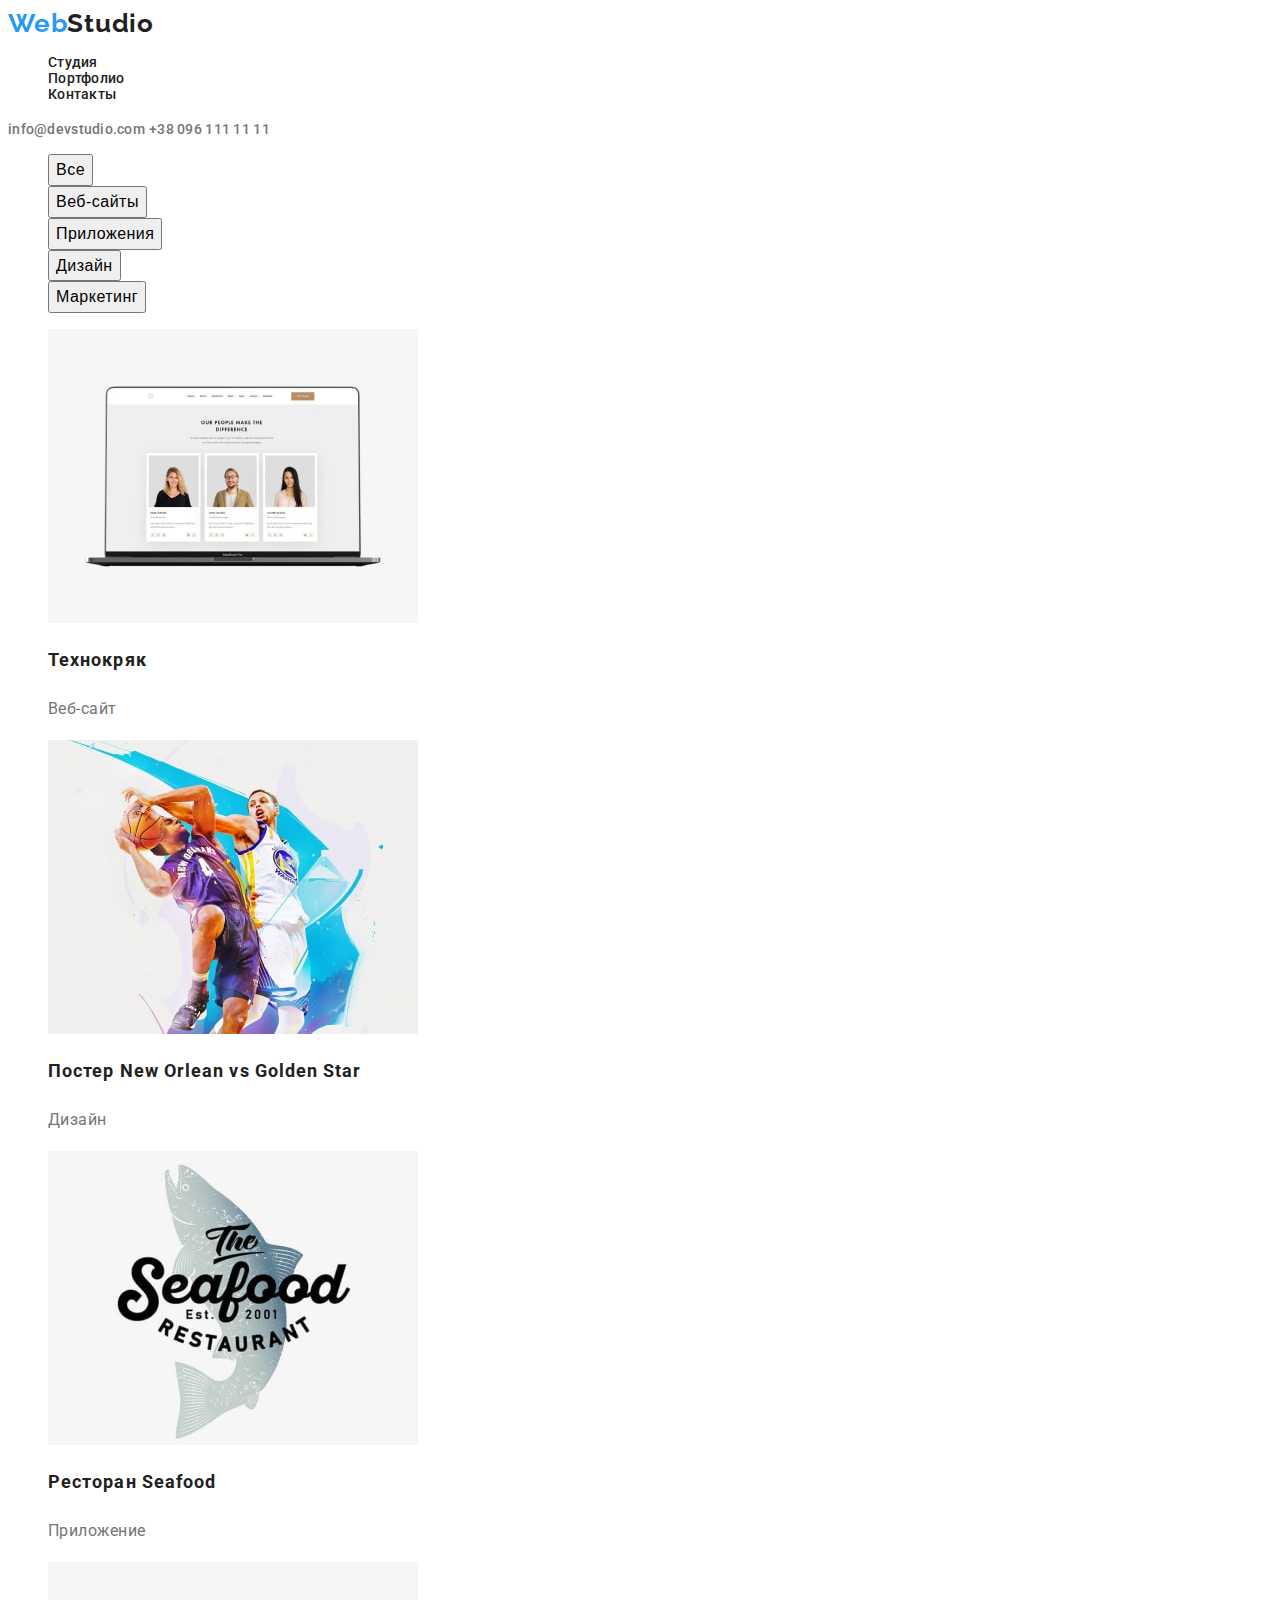
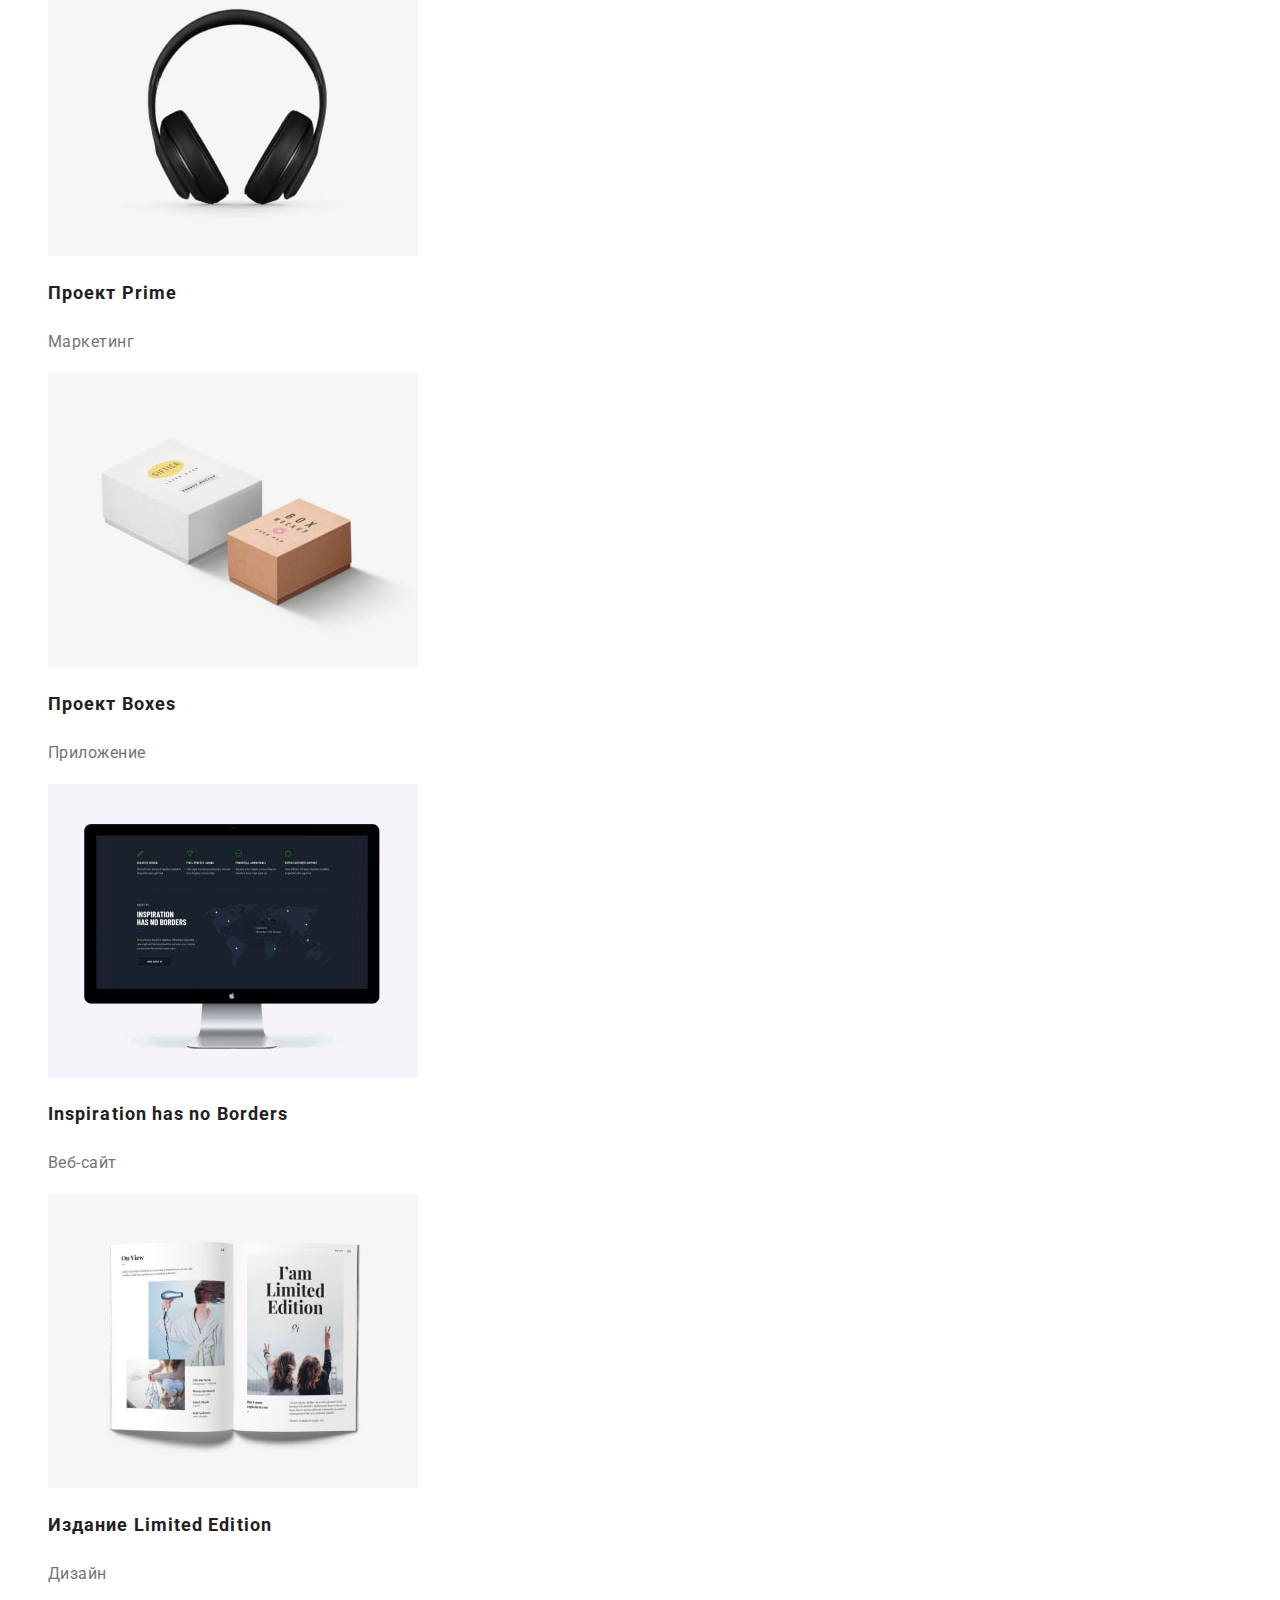
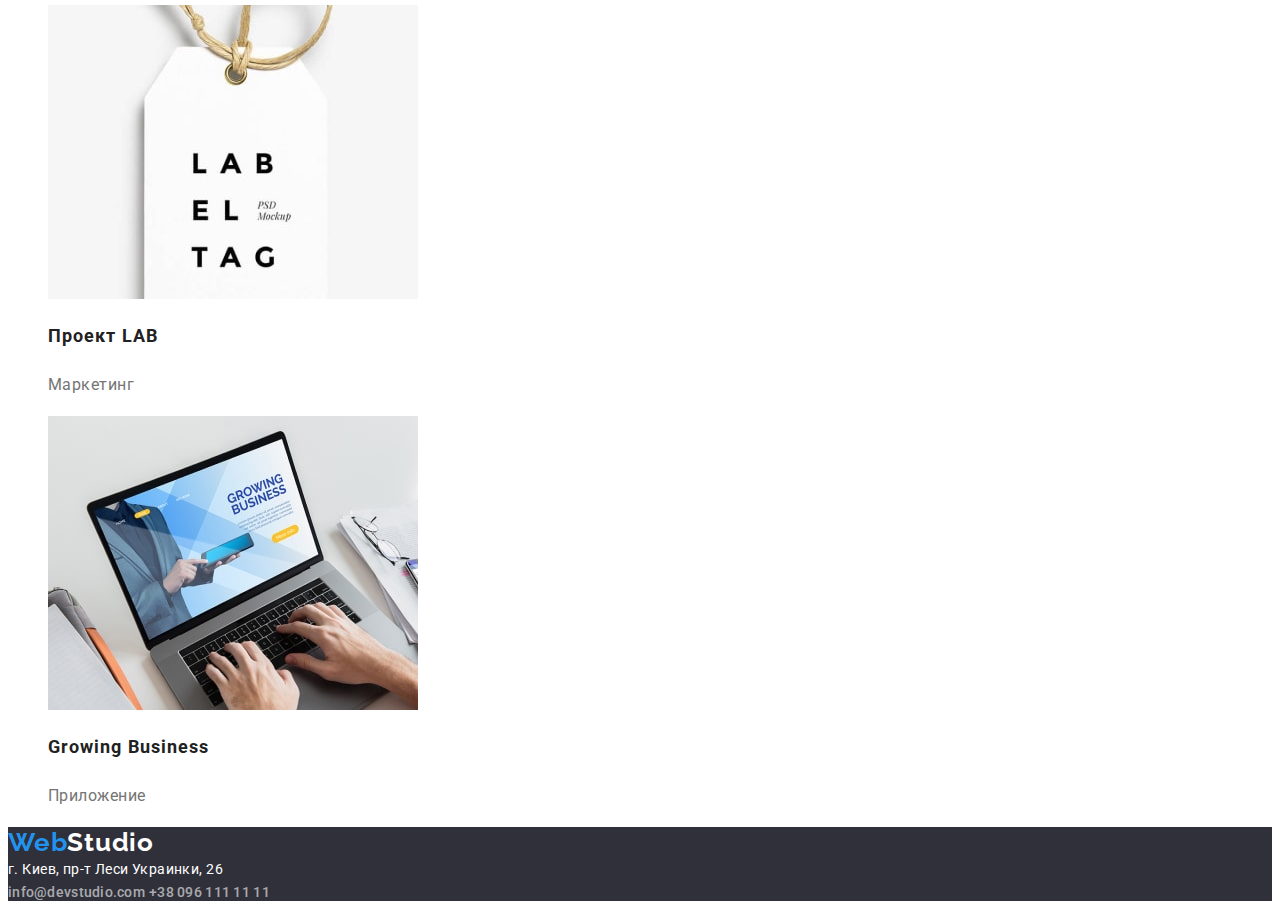
==== portfolio.html @ b6e4cb20 "copy files from HW02" ====
<!DOCTYPE html>
<html lang="ru">
<head>
    <link rel="stylesheet" href="https://cdnjs.cloudflare.com/ajax/libs/modern-normalize/1.1.0/modern-normalize.min.css" integrity="sha512-wpPYUAdjBVSE4KJnH1VR1HeZfpl1ub8YT/NKx4PuQ5NmX2tKuGu6U/JRp5y+Y8XG2tV+wKQpNHVUX03MfMFn9Q==" crossorigin="anonymous" referrerpolicy="no-referrer" />
    <meta charset="UTF-8">
    <meta http-equiv="X-UA-Compatible" content="IE=edge">
    <meta name="viewport" content="width=device-width, initial-scale=1.0">
    <link rel="preconnect" href="https://fonts.googleapis.com">
    <link rel="preconnect" href="https://fonts.gstatic.com" crossorigin>
    <link href="https://fonts.googleapis.com/css2?family=Raleway:ital,wght@0,700;1,700&family=Roboto:ital,wght@0,400;0,500;0,700;0,900;1,400;1,500;1,700;1,900&display=swap" rel="stylesheet">
    <link rel="stylesheet" href="./css/styles.css">
    <title>Portfolio</title>
</head>
<body>
    

    <!-- HEADER -->
    <header class="header">
        <nav class="header-nav">
        <a href="/" lang="en" class="logo"><span class="span-logo">Web</span>Studio</a>
        <ul class="header-list list">
            <li class="header-item"><a class="header-link link" href="">Студия</a></li>
            <li class="header-item"><a class="header-link link" href="./portfolio.html">Портфолио</a></li>
            <li class="header-item"><a class="header-link link" href="">Контакты</a></li>
        </ul>
        </nav>
        <div class="header-div">
            <a class="header-mail link" href="mailto:info@devstudio.com">info@devstudio.com</a>
            <a class="header-tel link" href="tel:+380961111111">+38 096 111 11 11</a>
        </div>
    </header>

    <!-- MAIN -->
    <main class="portfolio-main">
<section>
<h1 hidden>Portfolio</h1>
<ul class="portfolio-buttons-list list">
    <li>
        <button class="portfolio-button-item btn" type="button">Все</button>
    </li>
    <li>
        <button class="portfolio-button-item btn" type="button">Веб-сайты</button>
    </li>
    <li>
        <button class="portfolio-button-item btn" type="button">Приложения</button>
    </li>
    <li>
        <button class="portfolio-button-item btn" type="button">Дизайн</button>
    </li>
    <li>
        <button class="portfolio-button-item btn" type="button">Маркетинг</button>
    </li>
</ul>

    <ul class="portfolio-list list">
        <li class="portfolio-list-item">
            <a class="portfolio-link link" href=" "> 
                <img src="./images/portfolio-images/img-1-min.jpg" alt="ноутбук">
            <h2 class="portfolio-heading">Технокряк</h2>
            <p class="portfolio-text">Веб-сайт</p>
        </a>  
        </li>
        <li class="portfolio-list-item">
            <a class="portfolio-link link" href=""> 
            <img src="./images/portfolio-images/img-2-min.jpg" alt="баскетболисты">
            <h2 class="portfolio-heading">Постер <span lang="en">New Orlean vs Golden Star</span></h2>
            <p class="portfolio-text">Дизайн</p>
        </a>  
        </li>
        <li class="portfolio-list-item">
            <a class="portfolio-link link" href=""> 
            <img src="./images/portfolio-images/img-3-min.jpg" alt="эмблема ресторана">
            <h2 class="portfolio-heading">Ресторан <span lang="en">Seafood</span></h2>
            <p class="portfolio-text">Приложение</p>
        </a>  
        </li>
        <li class="portfolio-list-item">
            <a class="portfolio-link link" href=""> 
            <img src="./images/portfolio-images/img-4-min.jpg" alt="наушники">
            <h2 class="portfolio-heading">Проект <span lang="en">Prime</span></h2>
            <p class="portfolio-text">Маркетинг</p>
        </a>  
        </li>
        <li class="portfolio-list-item">
            <a class="portfolio-link link" href=""> 
            <img src="./images/portfolio-images/img-5-min.jpg" alt="мдве коробки">
            <h2 class="portfolio-heading">Проект <span lang="en">Boxes</span></h2>
            <p class="portfolio-text">Приложение</p>  
        </a>
        </li>
        <li class="portfolio-list-item">
            <a class="portfolio-link link" href=""> 
            <img src="./images/portfolio-images/img-6-min.jpg" alt="монитор компьютера">
            <h2 class="portfolio-heading" lang="en">Inspiration has no Borders</h2>
            <p class="portfolio-text">Веб-сайт</p>
        </a>  
        </li>
        <li class="portfolio-list-item list">
            <a class="portfolio-link link" href=""> 
            <img src="./images/portfolio-images/img-7-min.jpg" alt="журнал">
            <h2 class="portfolio-heading">Издание <span lang="en">Limited Edition</span></h2>
            <p class="portfolio-text">Дизайн</p>  
        </a>
        </li>
        <li class="portfolio-list-item">
            <a class="portfolio-link link" href=""> 
            <img src="./images/portfolio-images/img-8-min.jpg" alt="лейба">
            <h2 class="portfolio-heading">Проект <span lang="en">LAB</span></h2>
            <p class="portfolio-text">Маркетинг</p>
        </a>  
        </li>
        <li class="portfolio-list-item">
            <a class="portfolio-link link" href=""> 
            <img src="./images/portfolio-images/img-9-min.jpg" alt="ноутбук с руками на клавиатуре">
            <h2 class="portfolio-heading" lang="en">Growing Business</h2>
            <p class="portfolio-text">Приложение</p>
        </a>  
        </li>
    </ul>
</section>
    </main>


    <!-- FOOTER -->
    <footer class="footer">
        <a href="/" lang="en" class="footer-logo logo"><span class="span-logo">Web</span>Studio</a>
        <address class="footer-address">г. Киев, пр-т Леси Украинки, 26</address>
        <div class="footer-div">
            <a class="footer-mail link" href="mailto:info@devstudio.com">info@devstudio.com</a>
            <a class="footer-tel link" href="tel:+380961111111">+38 096 111 11 11</a>
        </div>
    </footer>

</body>
</html>
---- css/styles.css ----
/* --------------var--------------- */
:root {
  --primary-text-color: #212121;
  --secondary-text-color: #757575;
  --accent-color: #2196F3fb;
  --primary-white-color: #ffffff;
}

body {
  font-family: 'Roboto', sans-serif;
  color: var(--primary-text-color);
}

.logo {
  font-family: Raleway;
  font-weight: 700;
  font-size: 26px;
  line-height: 1.19;
  text-decoration: none;
  letter-spacing: 0.03em;
  color: var(--primary-text-color);
}

.span-logo {
  color: var(--accent-color);
}

.list {
  list-style-type: none;
}

.link {
  text-decoration: none;
  color: var(--primary-text-color);
}

.link:hover, 
.link:focus {
  color: var(--accent-color);
}

.btn:hover, 
.btn:focus {
  background-color: var(--accent-color);
  color: var(--primary-white-color);
}

.btn {
  cursor: pointer;
}

.heading {
  text-align: center;
}

/* ----------------index.html---------------------- */

/* ---------------header------------------------- */
.header {
  background-color: var(--primary-white-color)
}

.header-item {
  font-weight: 500;
  font-size: 14px;
  line-height: 1.14;
  letter-spacing: 0.02em;

}

.header-mail, 
.header-tel {
  color: var(--secondary-text-color);
  font-weight: 500;
  font-size: 14px;
  line-height: 1.14;
  letter-spacing: 0.02em;
}

.hero {
  background-color: #2F303A;
}

.hero-heading {
  font-family: Roboto;
  font-weight: 900;
  font-size: 44px;
  line-height: 1.36;
  text-align: center;
  letter-spacing: 0.06em;
  text-transform: uppercase;
  color: var(--primary-white-color);
}

.hero-btn {
  font-weight: 700;
  font-size: 16px;
  line-height: 1.87;
  letter-spacing: 0.06em;
  background-color: var(--accent-color);
  color: var(--primary-white-color);
}

/* ------------------main--------------------- */
.first-section-heading {
  font-weight: 700;
  font-size: 14px;
  line-height: 1.14;
  letter-spacing: 0.03em;
  text-transform: uppercase;
}  

.first-section-paragraph {
  font-size: 14px;
  line-height: 1.71;
  letter-spacing: 0.03em;
  color: var(--secondary-text-color);
}


.second-section-heading {
  font-weight: 700;
  font-size: 36px;
  line-height: 1.17;
  letter-spacing: 0.03em;
}

.team-heading {
  font-weight: 700;
  font-size: 36px;
  line-height: 1.17;
  letter-spacing: 0.03em;
}

.team-item-heading {
  font-weight: 500;
  font-size: 16px;
  line-height: 1.19;
  letter-spacing: 0.03em;
}

.team-item-paragraph {
  font-size: 16px;
  line-height: 1.19;
  letter-spacing: 0.03em;
  color: var(--secondary-text-color);
}

/* -------------------footer-------------------------- */

.footer {
  background-color: #2F303A;
}

.footer-logo {
  color: var(--primary-white-color);
}

.footer-address {
  color: var(--primary-white-color);
  font-style: normal;
  font-size: 14px;
  line-height: 1.71;
  letter-spacing: 0.03em;
}

.footer-mail,
.footer-tel {
  color: rgba(255, 255, 255, 0.6);
  font-weight: 500;
  font-size: 14px;
  line-height: 1.14;
  letter-spacing: 0.02em;
}


/* ---------------------portfolio.html-------------------- */

.portfolio-button-item {
  font-weight: 500;
  font-size: 16px;
  line-height: 1.62;
  letter-spacing: 0.03em;
}

.portfolio-text {
  font-size: 16px;
  line-height: 1.87;
  letter-spacing: 0.03em;
  color: var(--secondary-text-color)
}

.portfolio-heading {
  font-weight: 700;
  font-size: 18px;
  line-height: 2;
  letter-spacing: 0.06em;
}
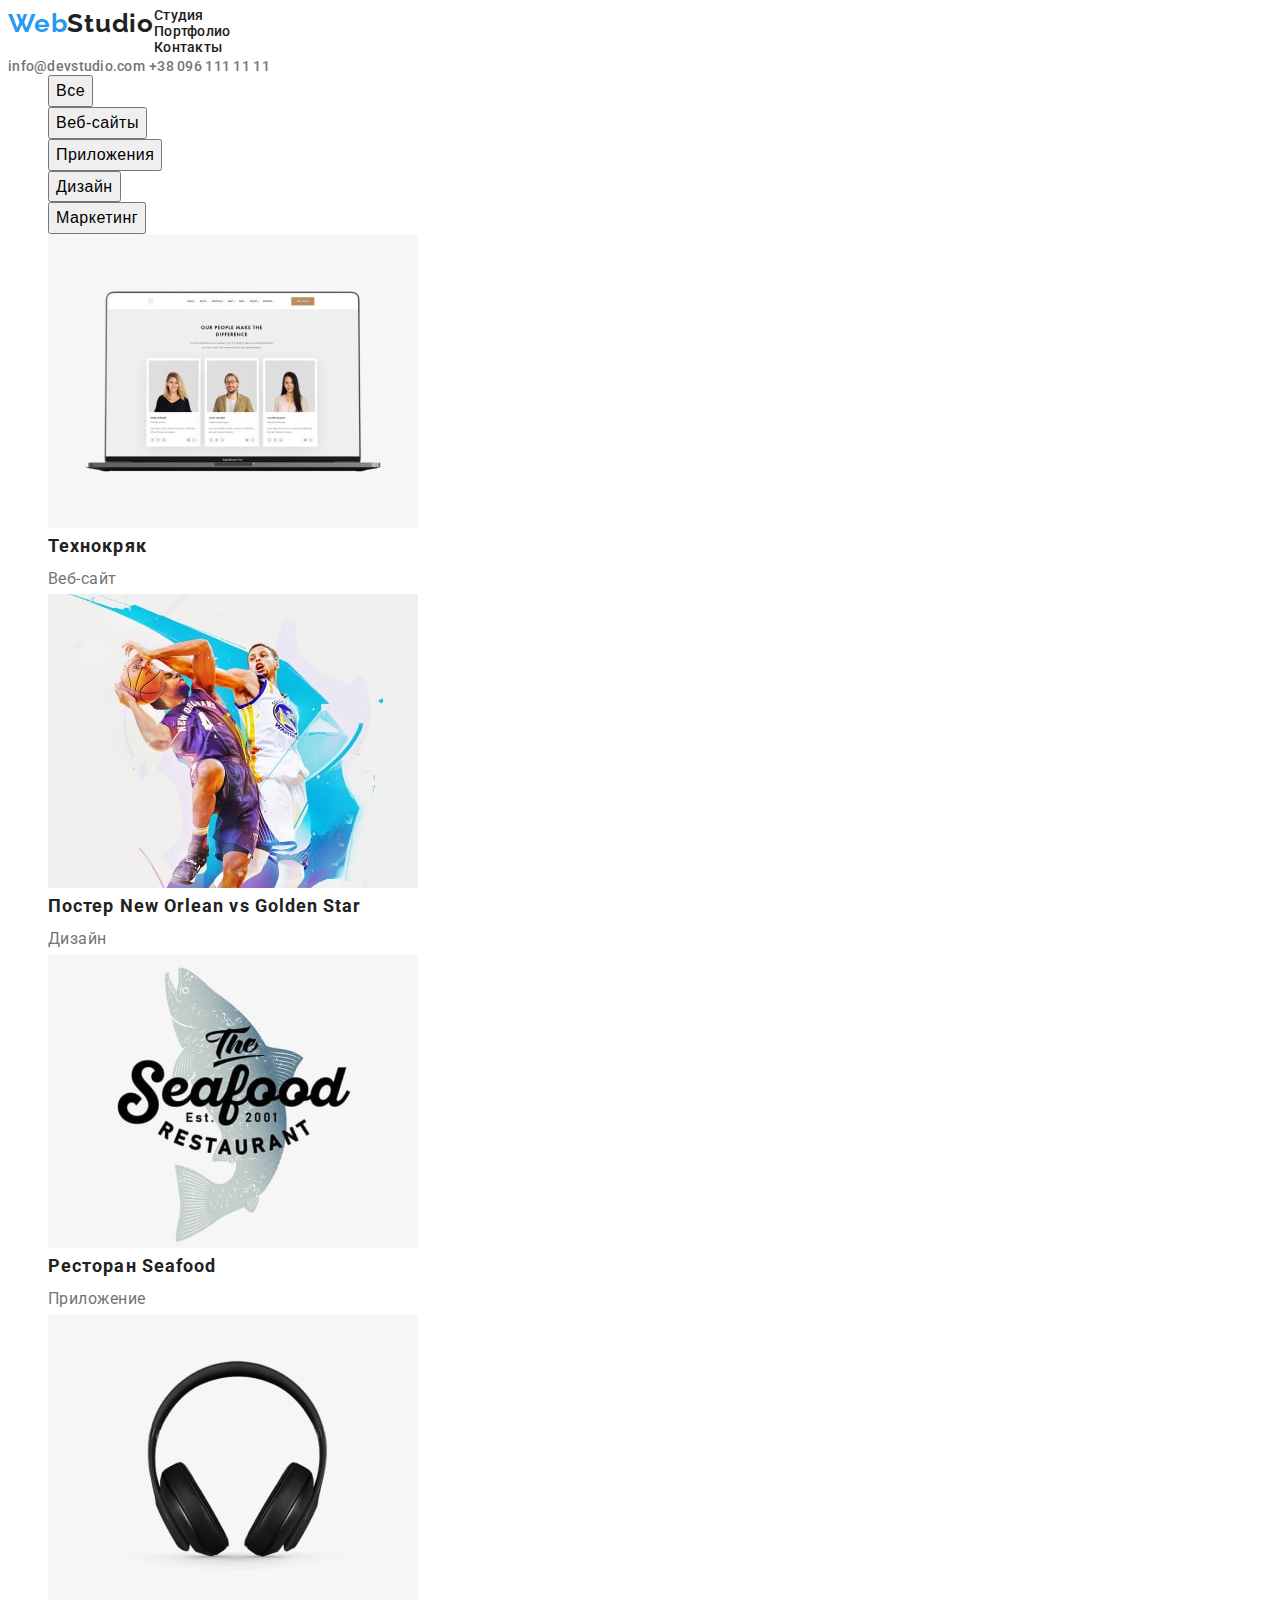
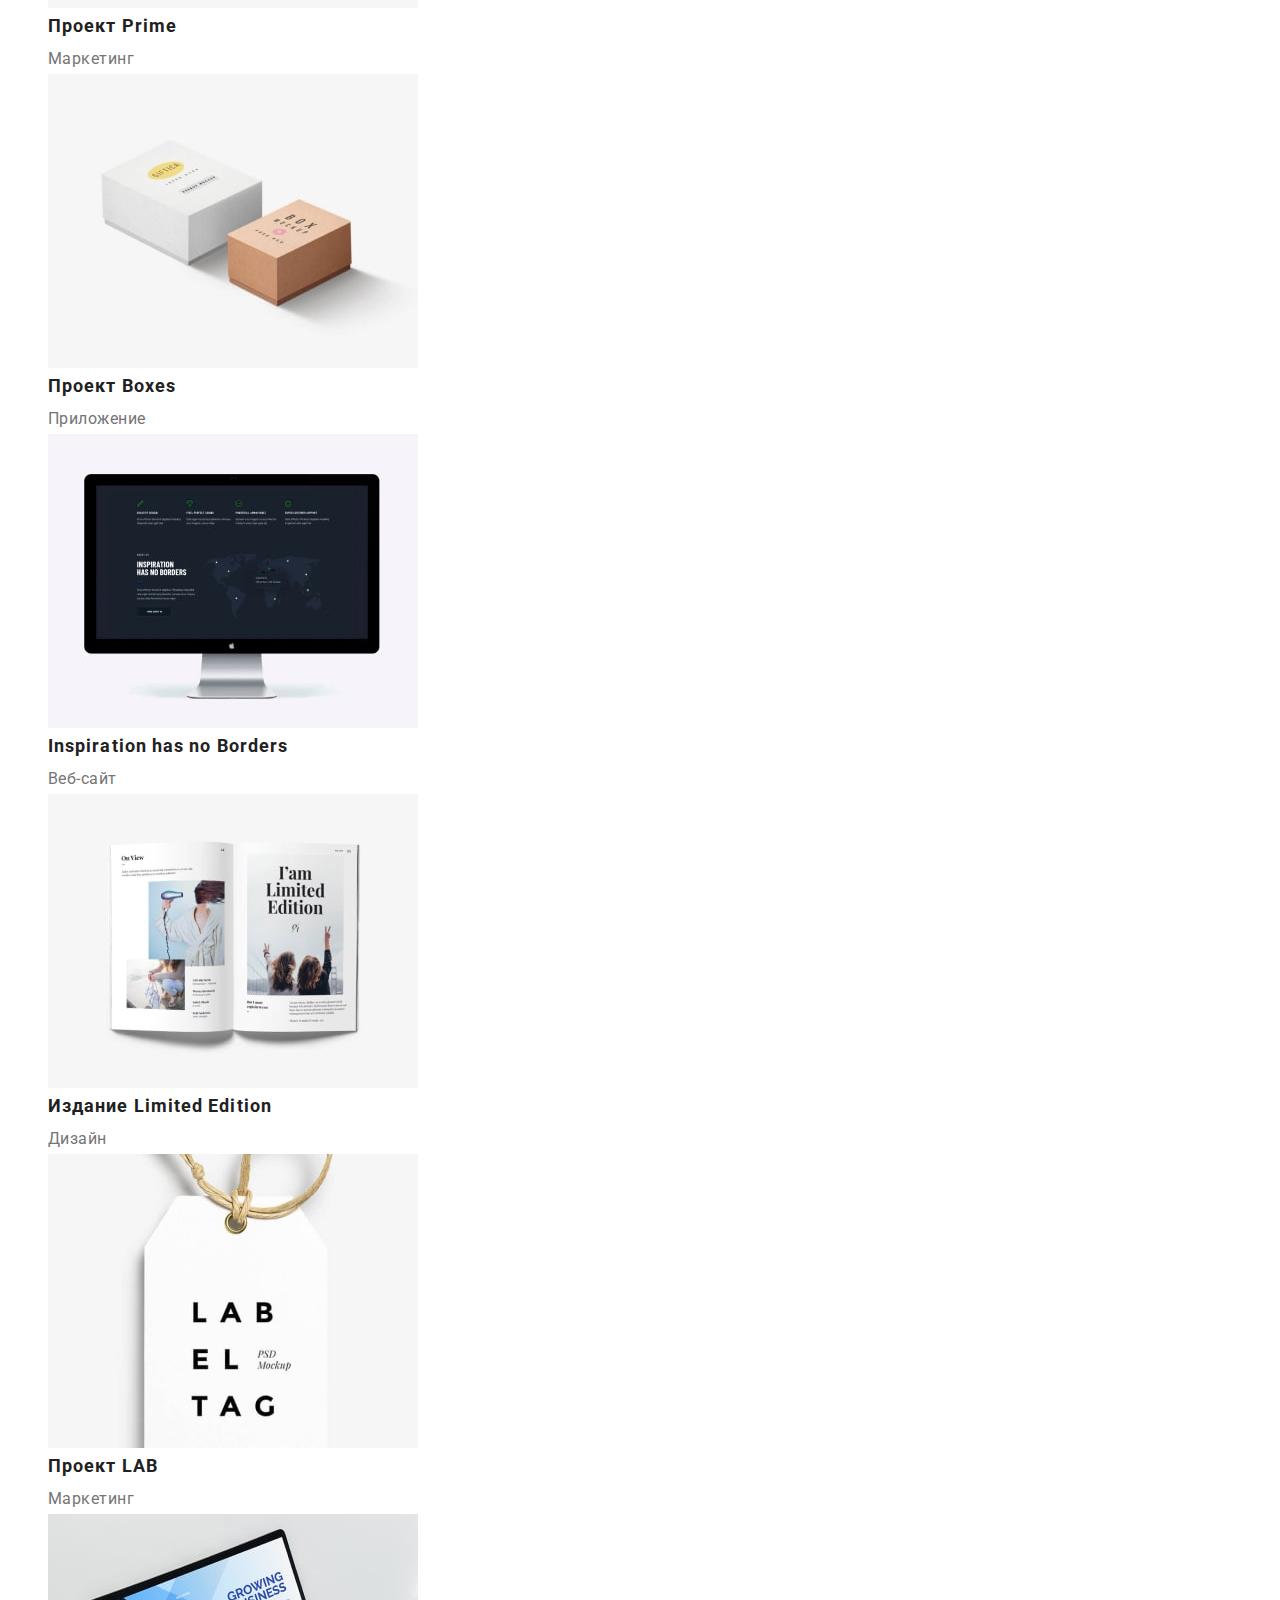
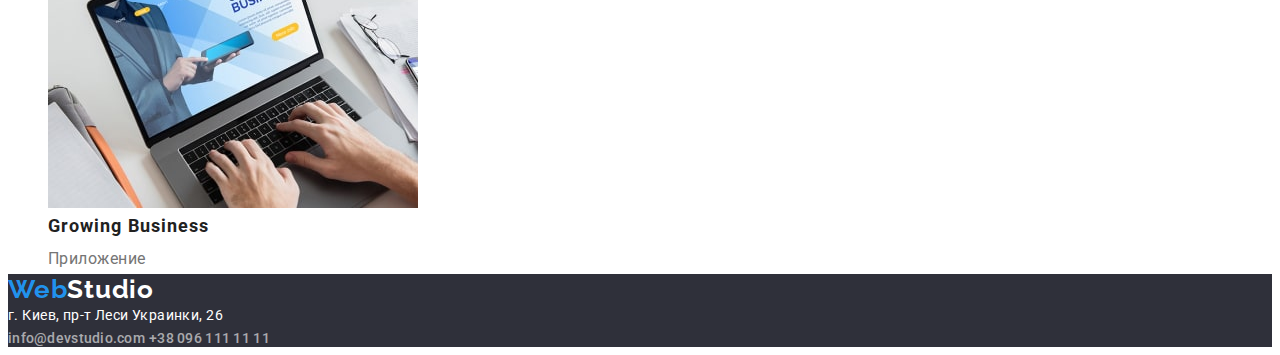
==== commit f5a09787: "Update portfolio.html" ====
--- a/portfolio.html
+++ b/portfolio.html
@@ -52,6 +52,7 @@
     </li>
 </ul>
 
+<!-- gallery -->
     <ul class="portfolio-list list">
         <li class="portfolio-list-item">
             <a class="portfolio-link link" href=" "> 
--- a/css/styles.css
+++ b/css/styles.css
@@ -1,5 +1,16 @@
 
 /* --------------var--------------- */
+
+html {
+  box-sizing: border-box;
+}
+
+*,
+*::before,
+*::after {
+  box-sizing: inherit;
+}
+
 :root {
   --primary-text-color: #212121;
   --secondary-text-color: #757575;
@@ -7,11 +18,32 @@
   --primary-white-color: #ffffff;
 }
 
+
 body {
   font-family: 'Roboto', sans-serif;
   color: var(--primary-text-color);
 }
 
+h1,
+h2,
+h3,
+h4,
+h5,
+h6,
+p {
+  margin: 0;
+}
+
+ul {
+  margin: 0;
+}
+
+img {
+  display: block;
+  max-width: 100%;
+  height: auto;
+}
+
 .logo {
   font-family: Raleway;
   font-weight: 700;
@@ -54,11 +86,24 @@
   text-align: center;
 }
 
+.container {
+  width: 1230px;
+  outline: 1px solid;
+}
+
 /* ----------------index.html---------------------- */
 
 /* ---------------header------------------------- */
 .header {
   background-color: var(--primary-white-color)
+}
+
+.header-nav {
+  display: flex;
+}
+
+.header-list {
+  padding: 0;
 }
 
 .header-item {
@@ -103,6 +148,11 @@
 }
 
 /* ------------------main--------------------- */
+
+.first-section-list {
+  padding-left: 0;
+}
+
 .first-section-heading {
   font-weight: 700;
   font-size: 14px;
@@ -126,11 +176,19 @@
   letter-spacing: 0.03em;
 }
 
+.second-section-list {
+  padding-left: 0;
+}
+
 .team-heading {
   font-weight: 700;
   font-size: 36px;
   line-height: 1.17;
   letter-spacing: 0.03em;
+}
+
+.team-list {
+  padding-left: 0;
 }
 
 .team-item-heading {
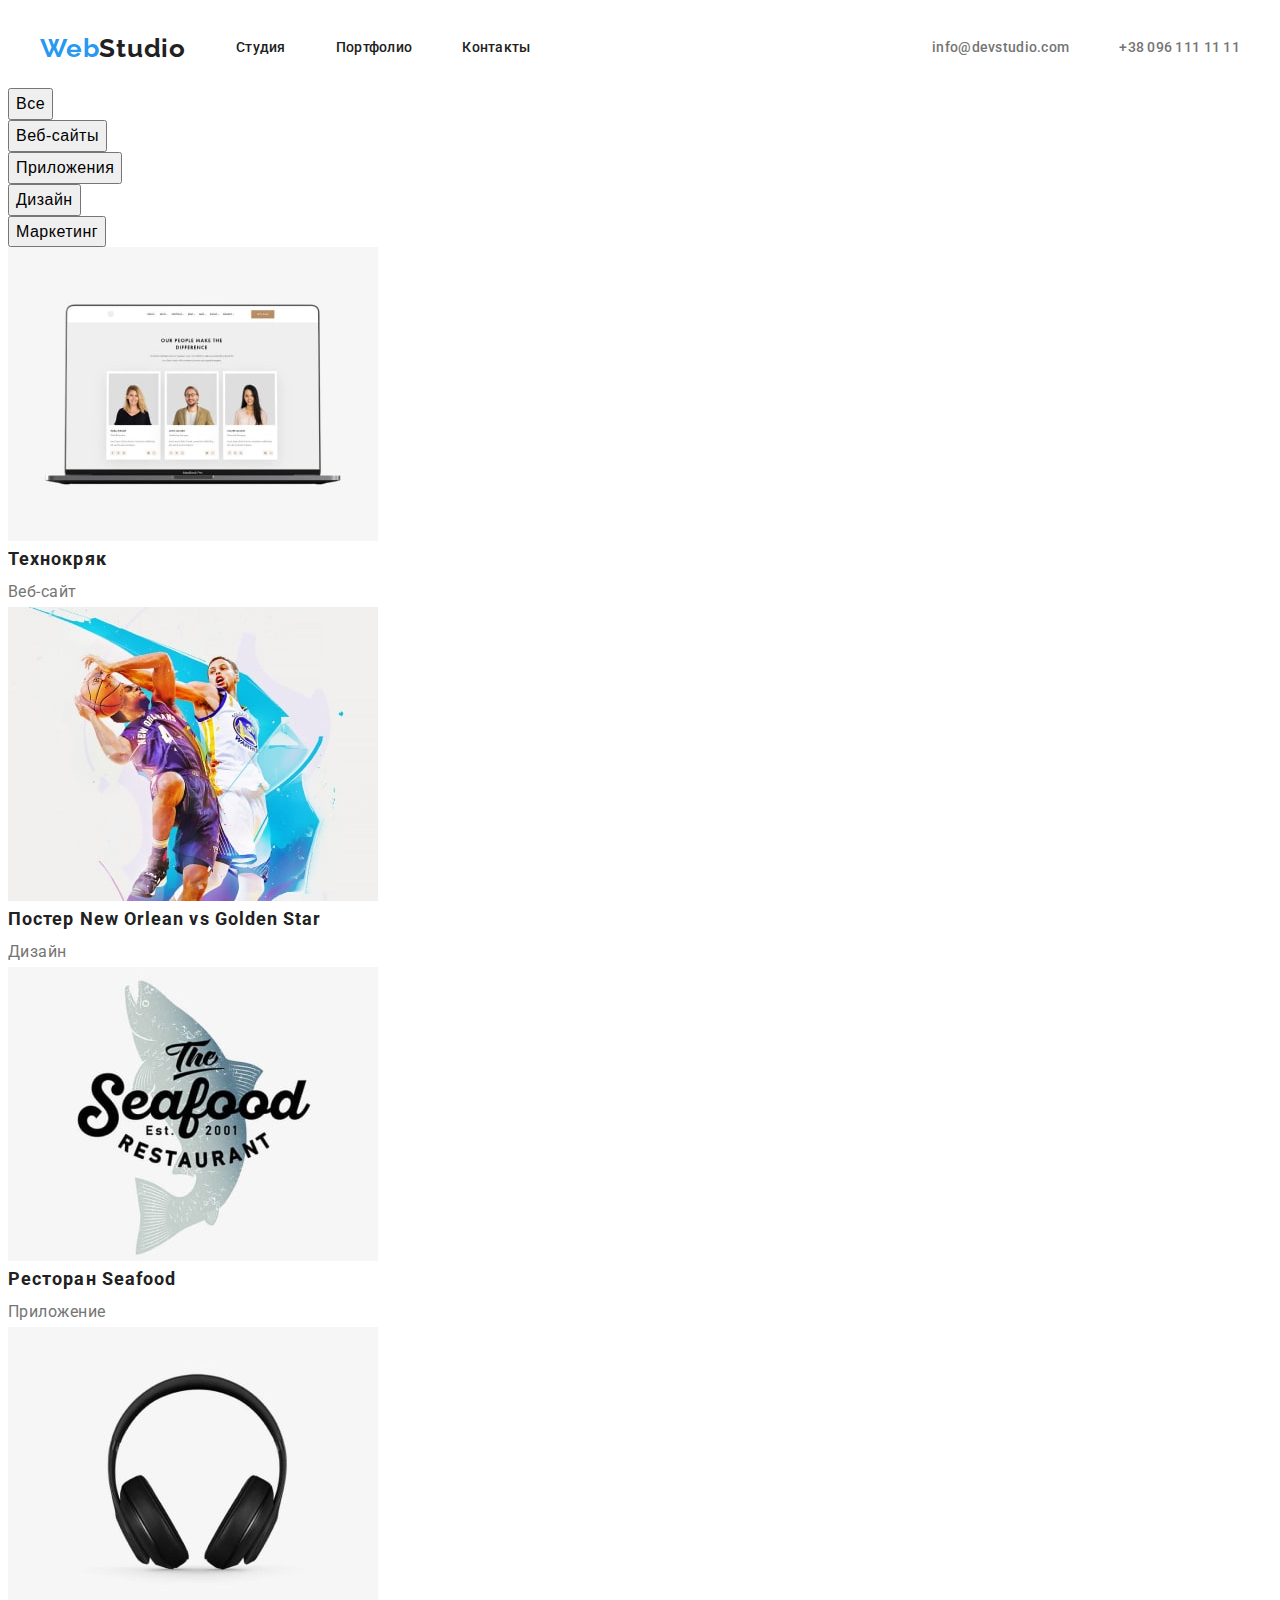
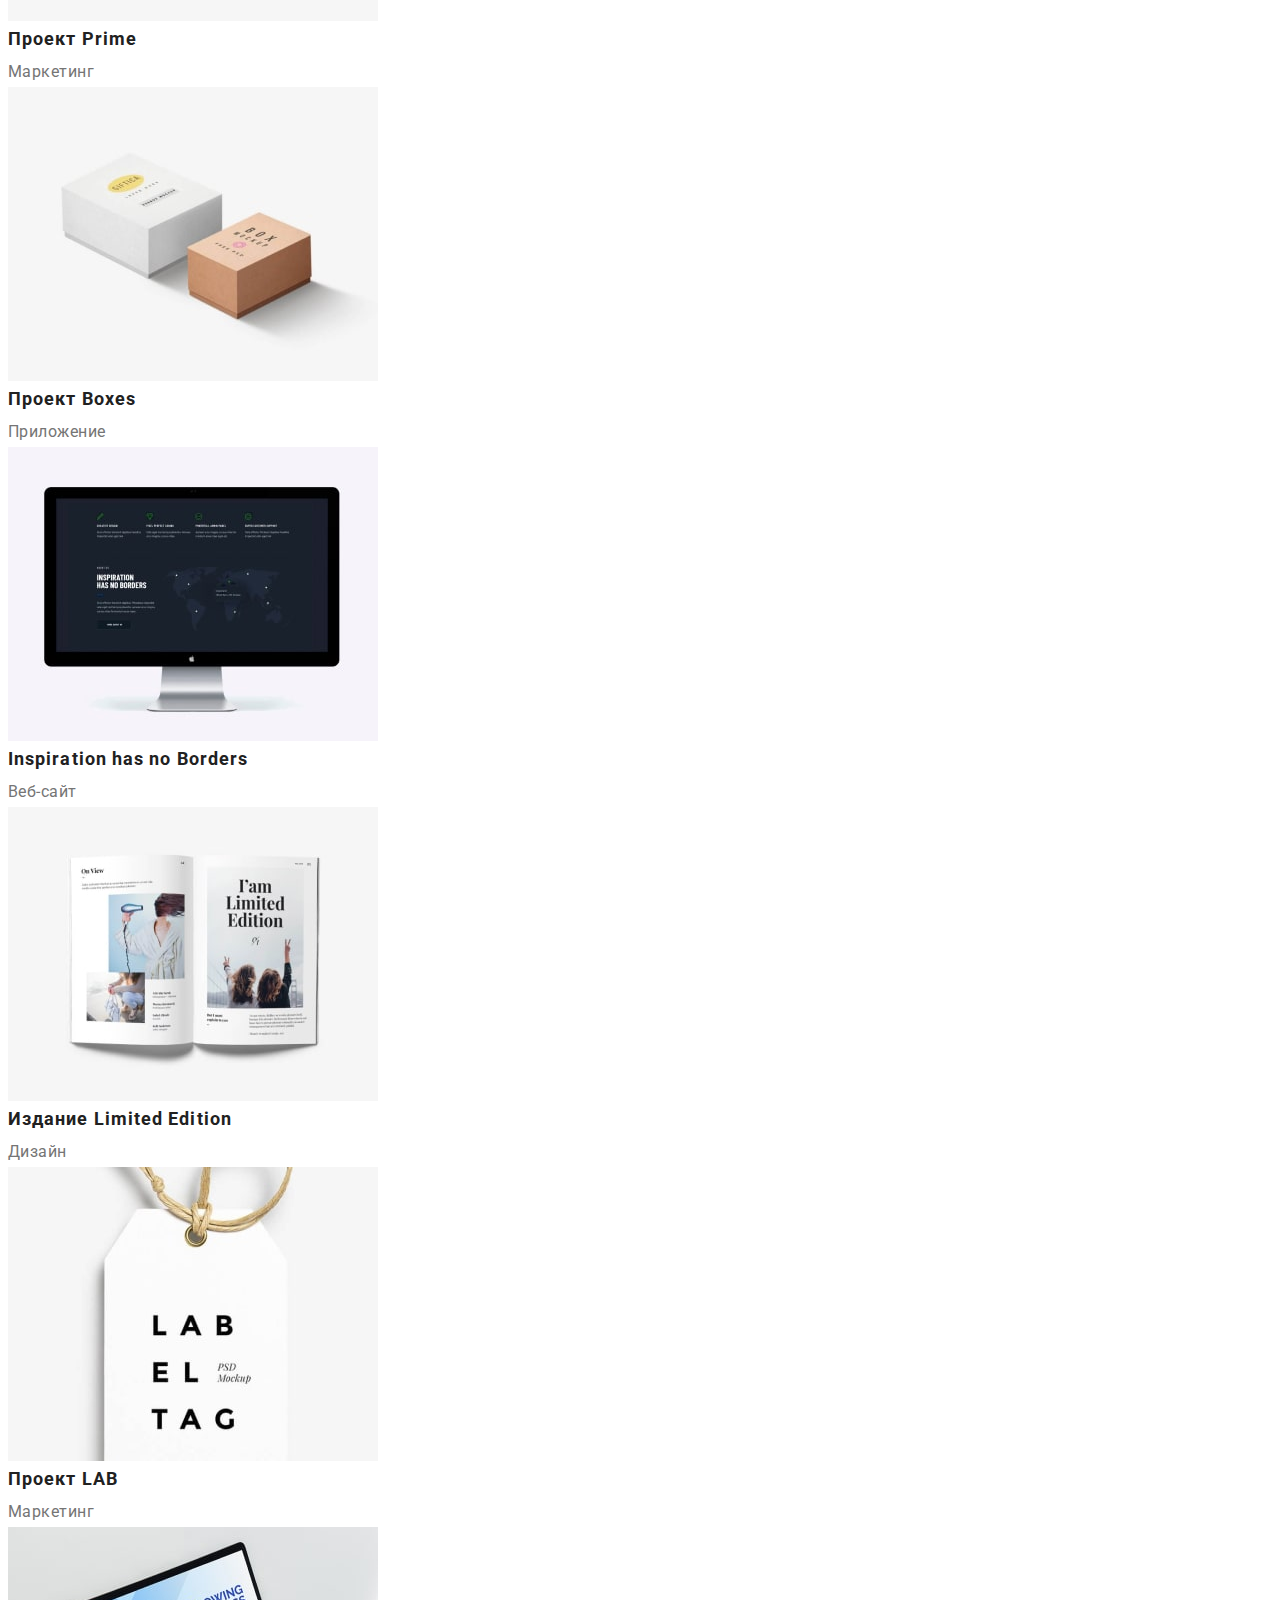
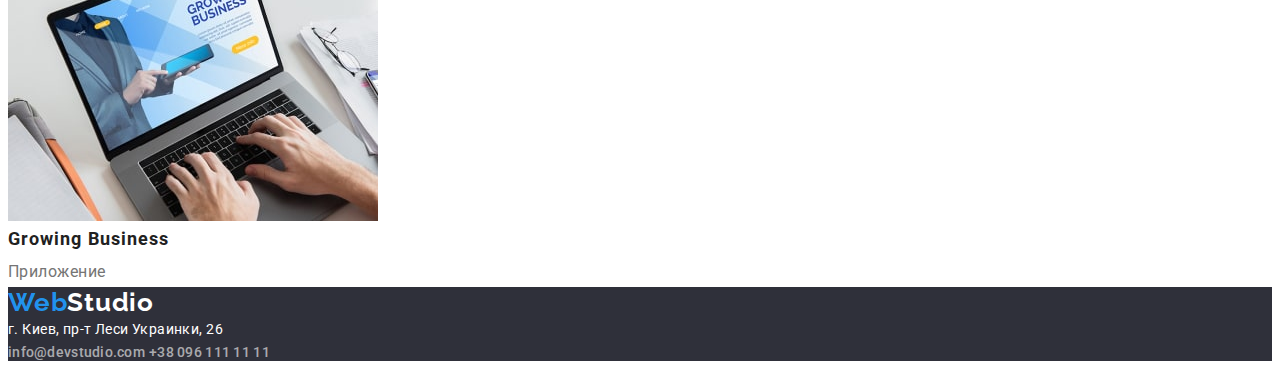
==== commit 2078b774: "Update portfolio.html" ====
--- a/portfolio.html
+++ b/portfolio.html
@@ -16,17 +16,29 @@
 
     <!-- HEADER -->
     <header class="header">
+        <div class="container">
+            <a href="/" lang="en" class="logo"><span class="span-logo">Web</span>Studio</a>
         <nav class="header-nav">
-        <a href="/" lang="en" class="logo"><span class="span-logo">Web</span>Studio</a>
         <ul class="header-list list">
-            <li class="header-item"><a class="header-link link" href="">Студия</a></li>
-            <li class="header-item"><a class="header-link link" href="./portfolio.html">Портфолио</a></li>
-            <li class="header-item"><a class="header-link link" href="">Контакты</a></li>
+            <li class="header-item">
+                <a class="header-link link" href="">Студия</a>
+            </li>
+            <li class="header-item">
+                <a class="header-link link" href="./portfolio.html">Портфолио</a>
+            </li>
+            <li class="header-item">
+                <a class="header-link link" href="">Контакты</a>
+            </li>
         </ul>
         </nav>
-        <div class="header-div">
-            <a class="header-mail link" href="mailto:info@devstudio.com">info@devstudio.com</a>
-            <a class="header-tel link" href="tel:+380961111111">+38 096 111 11 11</a>
+        <ul class="header-mail-tel list">
+            <li class="header-mail-tel-list">
+                <a class="header-mail link" href="mailto:info@devstudio.com">info@devstudio.com</a>
+            </li>
+            <li class="header-mail-tel-list">
+                <a class="header-tel link" href="tel:+380961111111">+38 096 111 11 11</a>
+            </li>
+        </ul>
         </div>
     </header>
 
--- a/css/styles.css
+++ b/css/styles.css
@@ -1,4 +1,3 @@
-
 /* --------------var--------------- */
 
 html {
@@ -14,10 +13,9 @@
 :root {
   --primary-text-color: #212121;
   --secondary-text-color: #757575;
-  --accent-color: #2196F3fb;
+  --accent-color: #2196f3fb;
   --primary-white-color: #ffffff;
 }
-
 
 body {
   font-family: 'Roboto', sans-serif;
@@ -35,7 +33,9 @@
 }
 
 ul {
-  margin: 0;
+  margin-top: 0;
+  margin-bottom: 0;
+  padding-left: 0;
 }
 
 img {
@@ -67,12 +67,12 @@
   color: var(--primary-text-color);
 }
 
-.link:hover, 
+.link:hover,
 .link:focus {
   color: var(--accent-color);
 }
 
-.btn:hover, 
+.btn:hover,
 .btn:focus {
   background-color: var(--accent-color);
   color: var(--primary-white-color);
@@ -86,36 +86,64 @@
   text-align: center;
 }
 
+.section {
+  padding-top: 94px;
+  padding-bottom: 94px;
+}
+
 .container {
   width: 1230px;
-  outline: 1px solid;
+  padding-left: 15px;
+  padding-right: 15px;
+  margin: 0 auto;
 }
 
 /* ----------------index.html---------------------- */
 
 /* ---------------header------------------------- */
 .header {
-  background-color: var(--primary-white-color)
+  background-color: var(--primary-white-color);
+}
+
+.header .container {
+  display: flex;
+  align-items: center;
 }
 
 .header-nav {
   display: flex;
+  align-items: center;
 }
 
 .header-list {
-  padding: 0;
+  display: flex;
+  margin-left: 50px;
 }
 
 .header-item {
+  padding-top: 32px;
+  padding-bottom: 32px;
+
   font-weight: 500;
   font-size: 14px;
   line-height: 1.14;
   letter-spacing: 0.02em;
-
-}
-
-.header-mail, 
+}
+
+.header-item:not(:last-child) {
+  margin-right: 50px;
+}
+
+.header-link {
+  padding-top: 32px;
+  padding-bottom: 32px;
+}
+
+.header-mail,
 .header-tel {
+  padding-top: 32px;
+  padding-bottom: 32px;
+
   color: var(--secondary-text-color);
   font-weight: 500;
   font-size: 14px;
@@ -123,8 +151,28 @@
   letter-spacing: 0.02em;
 }
 
+.header-mail-tel {
+  display: flex;
+  margin-left: auto;
+  align-items: center;
+}
+
+.header-mail-tel .header-mail-tel-list + .header-mail-tel-list {
+  margin-left: 50px;
+}
+
+.header-mail {
+  display: block;
+}
+
+.header-tel {
+  display: block;
+}
+
+/* --------------HERO------------------ */
 .hero {
-  background-color: #2F303A;
+  background-color: #2f303a;
+  text-align: center;
 }
 
 .hero-heading {
@@ -132,42 +180,50 @@
   font-weight: 900;
   font-size: 44px;
   line-height: 1.36;
-  text-align: center;
   letter-spacing: 0.06em;
   text-transform: uppercase;
   color: var(--primary-white-color);
 }
 
 .hero-btn {
+  margin-top: 30px;
+
   font-weight: 700;
   font-size: 16px;
   line-height: 1.87;
   letter-spacing: 0.06em;
   background-color: var(--accent-color);
   color: var(--primary-white-color);
+  border-radius: 4px;
 }
 
 /* ------------------main--------------------- */
 
 .first-section-list {
+  display: flex;
   padding-left: 0;
 }
 
+.first-section-item:not(:last-child) {
+  margin-left: 30px;
+}
+
 .first-section-heading {
   font-weight: 700;
   font-size: 14px;
   line-height: 1.14;
   letter-spacing: 0.03em;
   text-transform: uppercase;
-}  
+}
 
 .first-section-paragraph {
+  margin-top: 10px;
+
   font-size: 14px;
   line-height: 1.71;
   letter-spacing: 0.03em;
   color: var(--secondary-text-color);
 }
-
 
 .second-section-heading {
   font-weight: 700;
@@ -177,7 +233,18 @@
 }
 
 .second-section-list {
+  display: flex;
   padding-left: 0;
+  margin-top: 50px;
+}
+
+.second-section-list .second-section-item + .second-section-item {
+  margin-left: 30px;
+}
+
+/* -------------------TEAM---------------- */
+.team {
+  background-color: #f5f4fa;
 }
 
 .team-heading {
@@ -188,7 +255,13 @@
 }
 
 .team-list {
+  display: flex;
   padding-left: 0;
+  margin-top: 50px;
+}
+
+.team-list .team-item + .team-item {
+  margin-left: 30px;
 }
 
 .team-item-heading {
@@ -208,7 +281,7 @@
 /* -------------------footer-------------------------- */
 
 .footer {
-  background-color: #2F303A;
+  background-color: #2f303a;
 }
 
 .footer-logo {
@@ -232,7 +305,6 @@
   letter-spacing: 0.02em;
 }
 
-
 /* ---------------------portfolio.html-------------------- */
 
 .portfolio-button-item {
@@ -246,7 +318,7 @@
   font-size: 16px;
   line-height: 1.87;
   letter-spacing: 0.03em;
-  color: var(--secondary-text-color)
+  color: var(--secondary-text-color);
 }
 
 .portfolio-heading {
@@ -254,4 +326,4 @@
   font-size: 18px;
   line-height: 2;
   letter-spacing: 0.06em;
-}+}
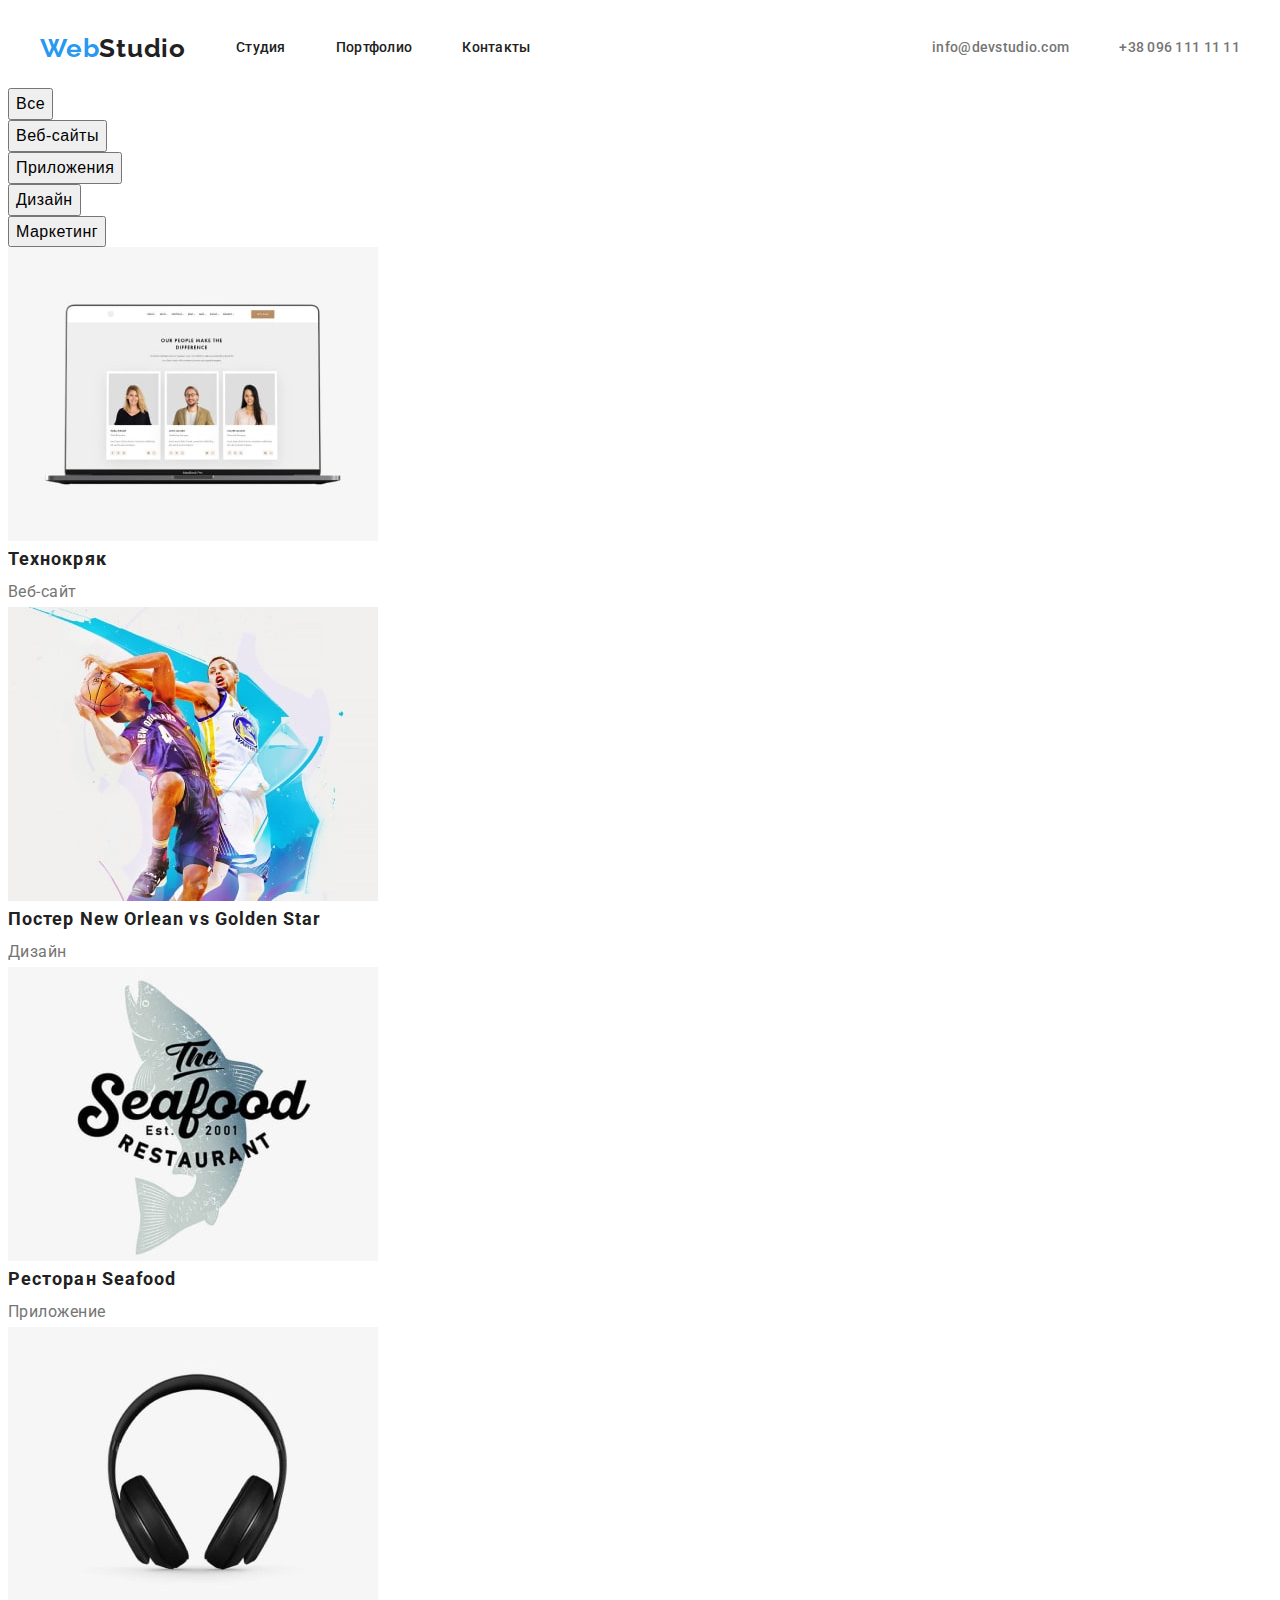
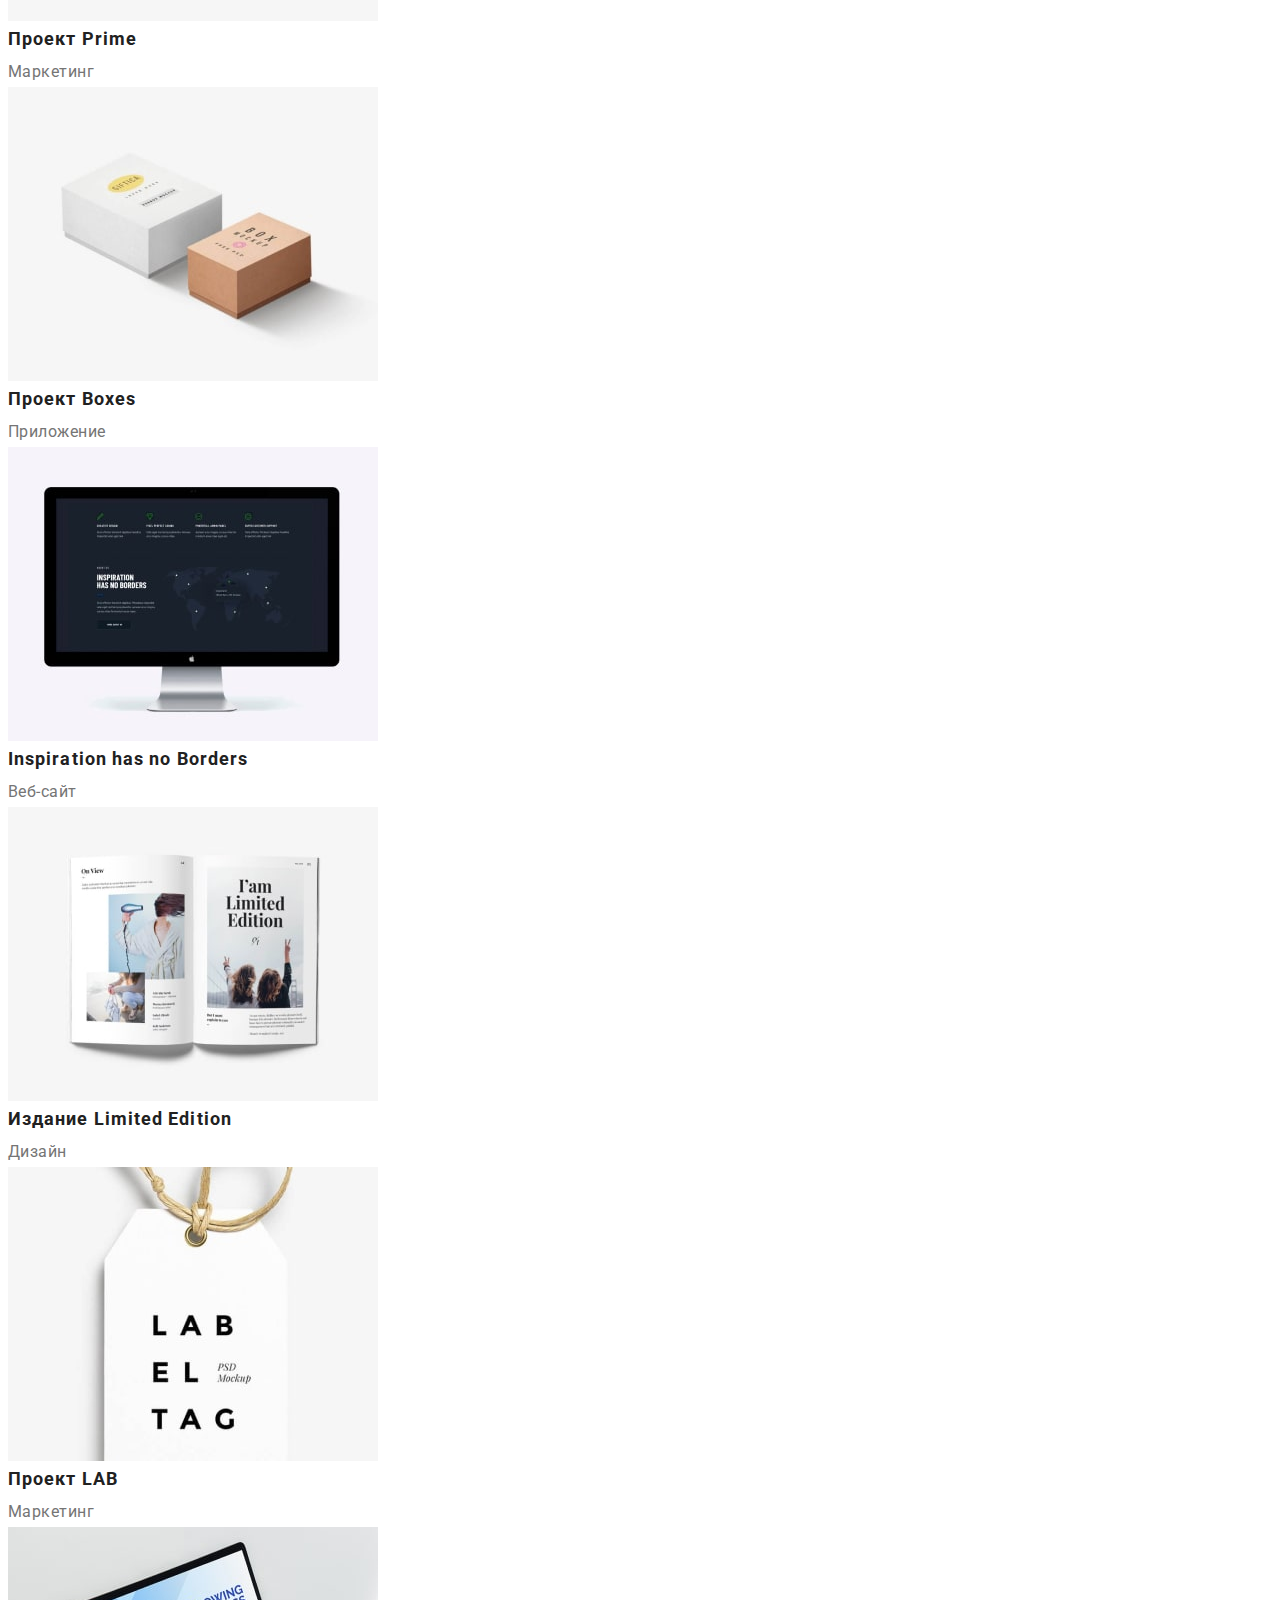
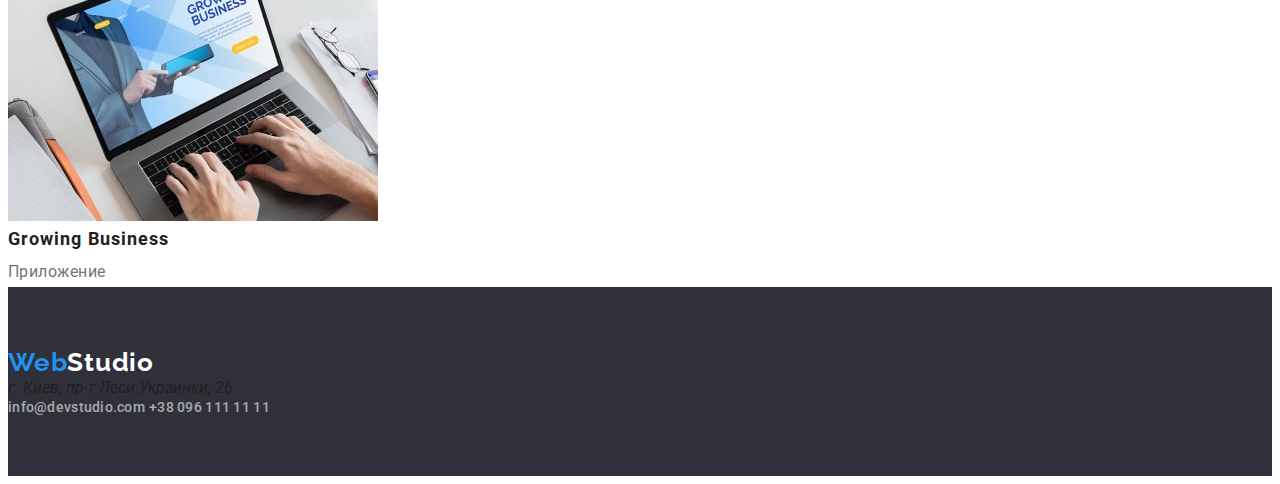
==== commit bb518b25: "Update portfolio.html" ====
--- a/portfolio.html
+++ b/portfolio.html
@@ -1,148 +1,158 @@
 <!DOCTYPE html>
 <html lang="ru">
-<head>
-    <link rel="stylesheet" href="https://cdnjs.cloudflare.com/ajax/libs/modern-normalize/1.1.0/modern-normalize.min.css" integrity="sha512-wpPYUAdjBVSE4KJnH1VR1HeZfpl1ub8YT/NKx4PuQ5NmX2tKuGu6U/JRp5y+Y8XG2tV+wKQpNHVUX03MfMFn9Q==" crossorigin="anonymous" referrerpolicy="no-referrer" />
-    <meta charset="UTF-8">
-    <meta http-equiv="X-UA-Compatible" content="IE=edge">
-    <meta name="viewport" content="width=device-width, initial-scale=1.0">
-    <link rel="preconnect" href="https://fonts.googleapis.com">
-    <link rel="preconnect" href="https://fonts.gstatic.com" crossorigin>
-    <link href="https://fonts.googleapis.com/css2?family=Raleway:ital,wght@0,700;1,700&family=Roboto:ital,wght@0,400;0,500;0,700;0,900;1,400;1,500;1,700;1,900&display=swap" rel="stylesheet">
-    <link rel="stylesheet" href="./css/styles.css">
+  <head>
+    <link
+      rel="stylesheet"
+      href="https://cdnjs.cloudflare.com/ajax/libs/modern-normalize/1.1.0/modern-normalize.min.css"
+      integrity="sha512-wpPYUAdjBVSE4KJnH1VR1HeZfpl1ub8YT/NKx4PuQ5NmX2tKuGu6U/JRp5y+Y8XG2tV+wKQpNHVUX03MfMFn9Q=="
+      crossorigin="anonymous"
+      referrerpolicy="no-referrer"
+    />
+    <meta charset="UTF-8" />
+    <meta http-equiv="X-UA-Compatible" content="IE=edge" />
+    <meta name="viewport" content="width=device-width, initial-scale=1.0" />
+    <link rel="preconnect" href="https://fonts.googleapis.com" />
+    <link rel="preconnect" href="https://fonts.gstatic.com" crossorigin />
+    <link
+      href="https://fonts.googleapis.com/css2?family=Raleway:ital,wght@0,700;1,700&family=Roboto:ital,wght@0,400;0,500;0,700;0,900;1,400;1,500;1,700;1,900&display=swap"
+      rel="stylesheet"
+    />
+    <link rel="stylesheet" href="./css/styles.css" />
     <title>Portfolio</title>
-</head>
-<body>
-    
-
+  </head>
+  <body>
     <!-- HEADER -->
     <header class="header">
-        <div class="container">
-            <a href="/" lang="en" class="logo"><span class="span-logo">Web</span>Studio</a>
+      <div class="container">
+        <a href="/" lang="en" class="logo"><span class="span-logo">Web</span>Studio</a>
         <nav class="header-nav">
-        <ul class="header-list list">
+          <ul class="header-list list">
             <li class="header-item">
-                <a class="header-link link" href="">Студия</a>
+              <a class="header-link link" href="./index.html">Студия</a>
             </li>
             <li class="header-item">
-                <a class="header-link link" href="./portfolio.html">Портфолио</a>
+              <a class="header-link link" href="">Портфолио</a>
             </li>
             <li class="header-item">
-                <a class="header-link link" href="">Контакты</a>
+              <a class="header-link link" href="">Контакты</a>
             </li>
-        </ul>
+          </ul>
         </nav>
         <ul class="header-mail-tel list">
-            <li class="header-mail-tel-list">
-                <a class="header-mail link" href="mailto:info@devstudio.com">info@devstudio.com</a>
-            </li>
-            <li class="header-mail-tel-list">
-                <a class="header-tel link" href="tel:+380961111111">+38 096 111 11 11</a>
-            </li>
+          <li class="header-mail-tel-list">
+            <a class="header-mail link" href="mailto:info@devstudio.com">info@devstudio.com</a>
+          </li>
+          <li class="header-mail-tel-list">
+            <a class="header-tel link" href="tel:+380961111111">+38 096 111 11 11</a>
+          </li>
         </ul>
-        </div>
+      </div>
     </header>
 
     <!-- MAIN -->
     <main class="portfolio-main">
-<section>
-<h1 hidden>Portfolio</h1>
-<ul class="portfolio-buttons-list list">
-    <li>
-        <button class="portfolio-button-item btn" type="button">Все</button>
-    </li>
-    <li>
-        <button class="portfolio-button-item btn" type="button">Веб-сайты</button>
-    </li>
-    <li>
-        <button class="portfolio-button-item btn" type="button">Приложения</button>
-    </li>
-    <li>
-        <button class="portfolio-button-item btn" type="button">Дизайн</button>
-    </li>
-    <li>
-        <button class="portfolio-button-item btn" type="button">Маркетинг</button>
-    </li>
-</ul>
+      <section>
+        <h1 hidden>Portfolio</h1>
+        <ul class="portfolio-buttons-list list">
+          <li>
+            <button class="portfolio-button-item btn" type="button">Все</button>
+          </li>
+          <li>
+            <button class="portfolio-button-item btn" type="button">Веб-сайты</button>
+          </li>
+          <li>
+            <button class="portfolio-button-item btn" type="button">Приложения</button>
+          </li>
+          <li>
+            <button class="portfolio-button-item btn" type="button">Дизайн</button>
+          </li>
+          <li>
+            <button class="portfolio-button-item btn" type="button">Маркетинг</button>
+          </li>
+        </ul>
 
-<!-- gallery -->
-    <ul class="portfolio-list list">
-        <li class="portfolio-list-item">
-            <a class="portfolio-link link" href=" "> 
-                <img src="./images/portfolio-images/img-1-min.jpg" alt="ноутбук">
-            <h2 class="portfolio-heading">Технокряк</h2>
-            <p class="portfolio-text">Веб-сайт</p>
-        </a>  
-        </li>
-        <li class="portfolio-list-item">
-            <a class="portfolio-link link" href=""> 
-            <img src="./images/portfolio-images/img-2-min.jpg" alt="баскетболисты">
-            <h2 class="portfolio-heading">Постер <span lang="en">New Orlean vs Golden Star</span></h2>
-            <p class="portfolio-text">Дизайн</p>
-        </a>  
-        </li>
-        <li class="portfolio-list-item">
-            <a class="portfolio-link link" href=""> 
-            <img src="./images/portfolio-images/img-3-min.jpg" alt="эмблема ресторана">
-            <h2 class="portfolio-heading">Ресторан <span lang="en">Seafood</span></h2>
-            <p class="portfolio-text">Приложение</p>
-        </a>  
-        </li>
-        <li class="portfolio-list-item">
-            <a class="portfolio-link link" href=""> 
-            <img src="./images/portfolio-images/img-4-min.jpg" alt="наушники">
-            <h2 class="portfolio-heading">Проект <span lang="en">Prime</span></h2>
-            <p class="portfolio-text">Маркетинг</p>
-        </a>  
-        </li>
-        <li class="portfolio-list-item">
-            <a class="portfolio-link link" href=""> 
-            <img src="./images/portfolio-images/img-5-min.jpg" alt="мдве коробки">
-            <h2 class="portfolio-heading">Проект <span lang="en">Boxes</span></h2>
-            <p class="portfolio-text">Приложение</p>  
-        </a>
-        </li>
-        <li class="portfolio-list-item">
-            <a class="portfolio-link link" href=""> 
-            <img src="./images/portfolio-images/img-6-min.jpg" alt="монитор компьютера">
-            <h2 class="portfolio-heading" lang="en">Inspiration has no Borders</h2>
-            <p class="portfolio-text">Веб-сайт</p>
-        </a>  
-        </li>
-        <li class="portfolio-list-item list">
-            <a class="portfolio-link link" href=""> 
-            <img src="./images/portfolio-images/img-7-min.jpg" alt="журнал">
-            <h2 class="portfolio-heading">Издание <span lang="en">Limited Edition</span></h2>
-            <p class="portfolio-text">Дизайн</p>  
-        </a>
-        </li>
-        <li class="portfolio-list-item">
-            <a class="portfolio-link link" href=""> 
-            <img src="./images/portfolio-images/img-8-min.jpg" alt="лейба">
-            <h2 class="portfolio-heading">Проект <span lang="en">LAB</span></h2>
-            <p class="portfolio-text">Маркетинг</p>
-        </a>  
-        </li>
-        <li class="portfolio-list-item">
-            <a class="portfolio-link link" href=""> 
-            <img src="./images/portfolio-images/img-9-min.jpg" alt="ноутбук с руками на клавиатуре">
-            <h2 class="portfolio-heading" lang="en">Growing Business</h2>
-            <p class="portfolio-text">Приложение</p>
-        </a>  
-        </li>
-    </ul>
-</section>
+        <!-- gallery -->
+        <ul class="portfolio-list list">
+          <li class="portfolio-list-item">
+            <a class="portfolio-link link" href=" ">
+              <img src="./images/portfolio-images/img-1-min.jpg" alt="ноутбук" />
+              <h2 class="portfolio-heading">Технокряк</h2>
+              <p class="portfolio-text">Веб-сайт</p>
+            </a>
+          </li>
+          <li class="portfolio-list-item">
+            <a class="portfolio-link link" href="">
+              <img src="./images/portfolio-images/img-2-min.jpg" alt="баскетболисты" />
+              <h2 class="portfolio-heading">
+                Постер <span lang="en">New Orlean vs Golden Star</span>
+              </h2>
+              <p class="portfolio-text">Дизайн</p>
+            </a>
+          </li>
+          <li class="portfolio-list-item">
+            <a class="portfolio-link link" href="">
+              <img src="./images/portfolio-images/img-3-min.jpg" alt="эмблема ресторана" />
+              <h2 class="portfolio-heading">Ресторан <span lang="en">Seafood</span></h2>
+              <p class="portfolio-text">Приложение</p>
+            </a>
+          </li>
+          <li class="portfolio-list-item">
+            <a class="portfolio-link link" href="">
+              <img src="./images/portfolio-images/img-4-min.jpg" alt="наушники" />
+              <h2 class="portfolio-heading">Проект <span lang="en">Prime</span></h2>
+              <p class="portfolio-text">Маркетинг</p>
+            </a>
+          </li>
+          <li class="portfolio-list-item">
+            <a class="portfolio-link link" href="">
+              <img src="./images/portfolio-images/img-5-min.jpg" alt="мдве коробки" />
+              <h2 class="portfolio-heading">Проект <span lang="en">Boxes</span></h2>
+              <p class="portfolio-text">Приложение</p>
+            </a>
+          </li>
+          <li class="portfolio-list-item">
+            <a class="portfolio-link link" href="">
+              <img src="./images/portfolio-images/img-6-min.jpg" alt="монитор компьютера" />
+              <h2 class="portfolio-heading" lang="en">Inspiration has no Borders</h2>
+              <p class="portfolio-text">Веб-сайт</p>
+            </a>
+          </li>
+          <li class="portfolio-list-item list">
+            <a class="portfolio-link link" href="">
+              <img src="./images/portfolio-images/img-7-min.jpg" alt="журнал" />
+              <h2 class="portfolio-heading">Издание <span lang="en">Limited Edition</span></h2>
+              <p class="portfolio-text">Дизайн</p>
+            </a>
+          </li>
+          <li class="portfolio-list-item">
+            <a class="portfolio-link link" href="">
+              <img src="./images/portfolio-images/img-8-min.jpg" alt="лейба" />
+              <h2 class="portfolio-heading">Проект <span lang="en">LAB</span></h2>
+              <p class="portfolio-text">Маркетинг</p>
+            </a>
+          </li>
+          <li class="portfolio-list-item">
+            <a class="portfolio-link link" href="">
+              <img
+                src="./images/portfolio-images/img-9-min.jpg"
+                alt="ноутбук с руками на клавиатуре"
+              />
+              <h2 class="portfolio-heading" lang="en">Growing Business</h2>
+              <p class="portfolio-text">Приложение</p>
+            </a>
+          </li>
+        </ul>
+      </section>
     </main>
-
 
     <!-- FOOTER -->
     <footer class="footer">
-        <a href="/" lang="en" class="footer-logo logo"><span class="span-logo">Web</span>Studio</a>
-        <address class="footer-address">г. Киев, пр-т Леси Украинки, 26</address>
-        <div class="footer-div">
-            <a class="footer-mail link" href="mailto:info@devstudio.com">info@devstudio.com</a>
-            <a class="footer-tel link" href="tel:+380961111111">+38 096 111 11 11</a>
-        </div>
+      <a href="/" lang="en" class="footer-logo logo"><span class="span-logo">Web</span>Studio</a>
+      <address class="footer-address">г. Киев, пр-т Леси Украинки, 26</address>
+      <div class="footer-div">
+        <a class="footer-mail link" href="mailto:info@devstudio.com">info@devstudio.com</a>
+        <a class="footer-tel link" href="tel:+380961111111">+38 096 111 11 11</a>
+      </div>
     </footer>
-
-</body>
-</html>+  </body>
+</html>
--- a/css/styles.css
+++ b/css/styles.css
@@ -1,14 +1,4 @@
 /* --------------var--------------- */
-
-html {
-  box-sizing: border-box;
-}
-
-*,
-*::before,
-*::after {
-  box-sizing: inherit;
-}
 
 :root {
   --primary-text-color: #212121;
@@ -92,7 +82,7 @@
 }
 
 .container {
-  width: 1230px;
+  width: 1200px;
   padding-left: 15px;
   padding-right: 15px;
   margin: 0 auto;
@@ -173,9 +163,13 @@
 .hero {
   background-color: #2f303a;
   text-align: center;
+  height: 600px;
+  align-content: center;
 }
 
 .hero-heading {
+  margin-bottom: 30px;
+
   font-family: Roboto;
   font-weight: 900;
   font-size: 44px;
@@ -186,8 +180,7 @@
 }
 
 .hero-btn {
-  margin-top: 30px;
-
+  padding: 10px 32px;
   font-weight: 700;
   font-size: 16px;
   line-height: 1.87;
@@ -199,13 +192,16 @@
 
 /* ------------------main--------------------- */
 
+.first-section {
+  padding-bottom: 0;
+}
+
 .first-section-list {
   display: flex;
-  padding-left: 0;
 }
 
 .first-section-item:not(:last-child) {
-  margin-left: 30px;
+  margin-right: 30px;
 }
 
 .first-section-heading {
@@ -234,12 +230,11 @@
 
 .second-section-list {
   display: flex;
-  padding-left: 0;
   margin-top: 50px;
 }
 
-.second-section-list .second-section-item + .second-section-item {
-  margin-left: 30px;
+.second-section-item:not(:last-child) {
+  margin-right: 30px;
 }
 
 /* -------------------TEAM---------------- */
@@ -256,7 +251,6 @@
 
 .team-list {
   display: flex;
-  padding-left: 0;
   margin-top: 50px;
 }
 
@@ -282,18 +276,28 @@
 
 .footer {
   background-color: #2f303a;
+  padding-top: 60px;
+  padding-bottom: 60px;
 }
 
 .footer-logo {
-  color: var(--primary-white-color);
-}
-
-.footer-address {
+  display: block;
+  color: var(--primary-white-color);
+}
+
+.map {
+  display: block;
+  padding-top: 20px;
+
   color: var(--primary-white-color);
   font-style: normal;
   font-size: 14px;
   line-height: 1.71;
   letter-spacing: 0.03em;
+}
+
+.footer-mail-tel {
+  display: block;
 }
 
 .footer-mail,
@@ -305,6 +309,14 @@
   letter-spacing: 0.02em;
 }
 
+.footer-mail {
+  padding-top: 9px;
+}
+
+.footer-tel {
+  padding-top: 9px;
+}
+
 /* ---------------------portfolio.html-------------------- */
 
 .portfolio-button-item {
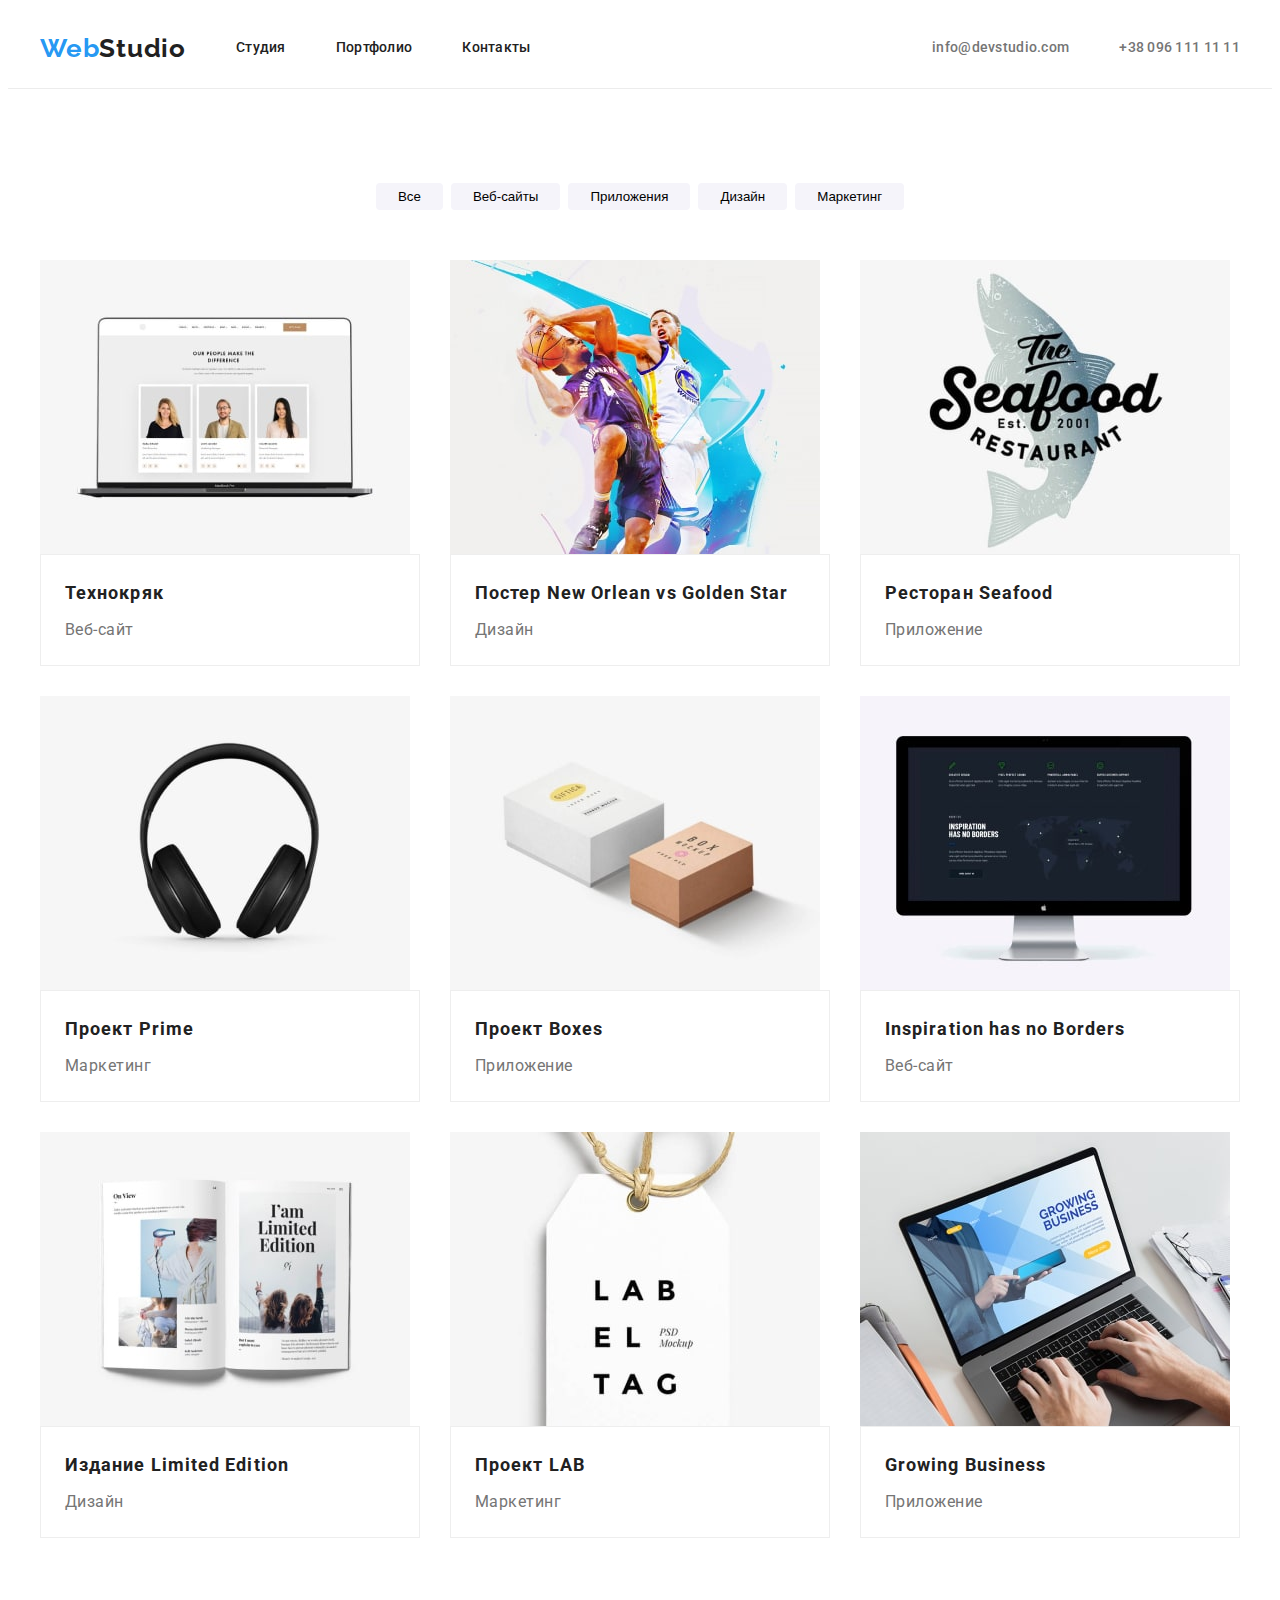
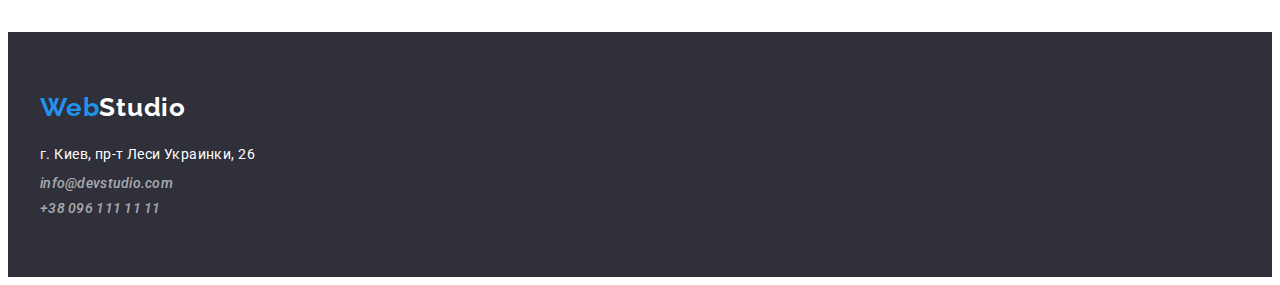
==== commit 1ddf8633: "Update portfolio.html" ====
--- a/portfolio.html
+++ b/portfolio.html
@@ -50,108 +50,141 @@
     </header>
 
     <!-- MAIN -->
-    <main class="portfolio-main">
-      <section>
-        <h1 hidden>Portfolio</h1>
-        <ul class="portfolio-buttons-list list">
-          <li>
-            <button class="portfolio-button-item btn" type="button">Все</button>
-          </li>
-          <li>
-            <button class="portfolio-button-item btn" type="button">Веб-сайты</button>
-          </li>
-          <li>
-            <button class="portfolio-button-item btn" type="button">Приложения</button>
-          </li>
-          <li>
-            <button class="portfolio-button-item btn" type="button">Дизайн</button>
-          </li>
-          <li>
-            <button class="portfolio-button-item btn" type="button">Маркетинг</button>
-          </li>
-        </ul>
+    <main class="portfolio">
+      <section class="portfolio-section section">
+        <div class="container">
+          <h1 hidden>Portfolio</h1>
+          <ul class="filters-list list">
+            <li class="filters-item">
+              <button class="btn" type="button">Все</button>
+            </li>
+            <li class="filters-item">
+              <button class="btn" type="button">Веб-сайты</button>
+            </li>
+            <li class="filters-item">
+              <button class="btn" type="button">Приложения</button>
+            </li>
+            <li class="filters-item">
+              <button class="btn" type="button">Дизайн</button>
+            </li>
+            <li class="filters-item">
+              <button class="btn" type="button">Маркетинг</button>
+            </li>
+          </ul>
 
-        <!-- gallery -->
-        <ul class="portfolio-list list">
-          <li class="portfolio-list-item">
-            <a class="portfolio-link link" href=" ">
-              <img src="./images/portfolio-images/img-1-min.jpg" alt="ноутбук" />
-              <h2 class="portfolio-heading">Технокряк</h2>
-              <p class="portfolio-text">Веб-сайт</p>
-            </a>
-          </li>
-          <li class="portfolio-list-item">
-            <a class="portfolio-link link" href="">
-              <img src="./images/portfolio-images/img-2-min.jpg" alt="баскетболисты" />
-              <h2 class="portfolio-heading">
-                Постер <span lang="en">New Orlean vs Golden Star</span>
-              </h2>
-              <p class="portfolio-text">Дизайн</p>
-            </a>
-          </li>
-          <li class="portfolio-list-item">
-            <a class="portfolio-link link" href="">
-              <img src="./images/portfolio-images/img-3-min.jpg" alt="эмблема ресторана" />
-              <h2 class="portfolio-heading">Ресторан <span lang="en">Seafood</span></h2>
-              <p class="portfolio-text">Приложение</p>
-            </a>
-          </li>
-          <li class="portfolio-list-item">
-            <a class="portfolio-link link" href="">
-              <img src="./images/portfolio-images/img-4-min.jpg" alt="наушники" />
-              <h2 class="portfolio-heading">Проект <span lang="en">Prime</span></h2>
-              <p class="portfolio-text">Маркетинг</p>
-            </a>
-          </li>
-          <li class="portfolio-list-item">
-            <a class="portfolio-link link" href="">
-              <img src="./images/portfolio-images/img-5-min.jpg" alt="мдве коробки" />
-              <h2 class="portfolio-heading">Проект <span lang="en">Boxes</span></h2>
-              <p class="portfolio-text">Приложение</p>
-            </a>
-          </li>
-          <li class="portfolio-list-item">
-            <a class="portfolio-link link" href="">
-              <img src="./images/portfolio-images/img-6-min.jpg" alt="монитор компьютера" />
-              <h2 class="portfolio-heading" lang="en">Inspiration has no Borders</h2>
-              <p class="portfolio-text">Веб-сайт</p>
-            </a>
-          </li>
-          <li class="portfolio-list-item list">
-            <a class="portfolio-link link" href="">
-              <img src="./images/portfolio-images/img-7-min.jpg" alt="журнал" />
-              <h2 class="portfolio-heading">Издание <span lang="en">Limited Edition</span></h2>
-              <p class="portfolio-text">Дизайн</p>
-            </a>
-          </li>
-          <li class="portfolio-list-item">
-            <a class="portfolio-link link" href="">
-              <img src="./images/portfolio-images/img-8-min.jpg" alt="лейба" />
-              <h2 class="portfolio-heading">Проект <span lang="en">LAB</span></h2>
-              <p class="portfolio-text">Маркетинг</p>
-            </a>
-          </li>
-          <li class="portfolio-list-item">
-            <a class="portfolio-link link" href="">
-              <img
-                src="./images/portfolio-images/img-9-min.jpg"
-                alt="ноутбук с руками на клавиатуре"
-              />
-              <h2 class="portfolio-heading" lang="en">Growing Business</h2>
-              <p class="portfolio-text">Приложение</p>
-            </a>
-          </li>
-        </ul>
+          <!-- gallery -->
+          <ul class="projects-list list">
+            <li class="projects-item">
+              <a class="projects-link link" href="">
+                <img src="./images/portfolio-images/img-1-min.jpg" alt="ноутбук" />
+                <div class="projects-content">
+                  <h2 class="projects-heading">Технокряк</h2>
+                  <p class="projects-text">Веб-сайт</p>
+                </div>
+              </a>
+            </li>
+
+            <li class="projects-item">
+              <a class="projects-link link" href="">
+                <img src="./images/portfolio-images/img-2-min.jpg" alt="баскетболисты" />
+                <div class="projects-content">
+                  <h2 class="projects-heading">
+                    Постер <span lang="en">New Orlean vs Golden Star</span>
+                  </h2>
+                  <p class="projects-text">Дизайн</p>
+                </div>
+              </a>
+            </li>
+            <li class="projects-item">
+              <a class="projects-link link" href="">
+                <img src="./images/portfolio-images/img-3-min.jpg" alt="эмблема ресторана" />
+                <div class="projects-content">
+                  <h2 class="projects-heading">Ресторан <span lang="en">Seafood</span></h2>
+                  <p class="projects-text">Приложение</p>
+                </div>
+              </a>
+            </li>
+            <li class="projects-item">
+              <a class="projects-link link" href="">
+                <img src="./images/portfolio-images/img-4-min.jpg" alt="наушники" />
+                <div class="projects-content">
+                  <h2 class="projects-heading">Проект <span lang="en">Prime</span></h2>
+                  <p class="projects-text">Маркетинг</p>
+                </div>
+              </a>
+            </li>
+            <li class="projects-item">
+              <a class="projects-link link" href="">
+                <img src="./images/portfolio-images/img-5-min.jpg" alt="мдве коробки" />
+                <div class="projects-content">
+                  <h2 class="projects-heading">Проект <span lang="en">Boxes</span></h2>
+                  <p class="projects-text">Приложение</p>
+                </div>
+              </a>
+            </li>
+            <li class="projects-item">
+              <a class="projects-link link" href="">
+                <img src="./images/portfolio-images/img-6-min.jpg" alt="монитор компьютера" />
+                <div class="projects-content">
+                  <h2 class="projects-heading" lang="en">Inspiration has no Borders</h2>
+                  <p class="projects-text">Веб-сайт</p>
+                </div>
+              </a>
+            </li>
+            <li class="projects-item">
+              <a class="projects-link link" href="">
+                <img src="./images/portfolio-images/img-7-min.jpg" alt="журнал" />
+                <div class="projects-content">
+                  <h2 class="projects-heading">Издание <span lang="en">Limited Edition</span></h2>
+                  <p class="projects-text">Дизайн</p>
+                </div>
+              </a>
+            </li>
+            <li class="projects-item">
+              <a class="projects-link link" href="">
+                <img src="./images/portfolio-images/img-8-min.jpg" alt="лейба" />
+                <div class="projects-content">
+                  <h2 class="projects-heading">Проект <span lang="en">LAB</span></h2>
+                  <p class="projects-text">Маркетинг</p>
+                </div>
+              </a>
+            </li>
+            <li class="projects-item">
+              <a class="projects-link link" href="">
+                <img
+                  src="./images/portfolio-images/img-9-min.jpg"
+                  alt="ноутбук с руками на клавиатуре"
+                />
+                <div class="projects-content">
+                  <h2 class="projects-heading" lang="en">Growing Business</h2>
+                  <p class="projects-text">Приложение</p>
+                </div>
+              </a>
+            </li>
+          </ul>
+        </div>
       </section>
     </main>
 
     <!-- FOOTER -->
     <footer class="footer">
-      <a href="/" lang="en" class="footer-logo logo"><span class="span-logo">Web</span>Studio</a>
-      <address class="footer-address">г. Киев, пр-т Леси Украинки, 26</address>
-      <div class="footer-div">
-        <a class="footer-mail link" href="mailto:info@devstudio.com">info@devstudio.com</a>
-        <a class="footer-tel link" href="tel:+380961111111">+38 096 111 11 11</a>
+      <div class="container">
+        <a href="/" lang="en" class="footer-logo logo"><span class="span-logo">Web</span>Studio</a>
+        <address class="footer-address link">
+          <a
+            class="map link"
+            href="https://www.google.com/maps/place/%D0%B1%D1%83%D0%BB%D1%8C%D0%B2%D0%B0%D1%80+%D0%9B%D0%B5%D1%81%D1%96+%D0%A3%D0%BA%D1%80%D0%B0%D1%97%D0%BD%D0%BA%D0%B8,+26,+%D0%9A%D0%B8%D1%97%D0%B2,+02000/@50.4265807,30.5361971,17z/data=!3m1!4b1!4m5!3m4!1s0x40d4cf0e033ecbe9:0x57a4dffefec77da0!8m2!3d50.4265807!4d30.5383858"
+            >г. Киев, пр-т Леси Украинки, 26</a
+          >
+          <ul class="footer-mail-tel list">
+            <li>
+              <a class="footer-mail link" href="mailto:info@devstudio.com">info@devstudio.com</a>
+            </li>
+            <li>
+              <a class="footer-tel link" href="tel:+380961111111">+38 096 111 11 11</a>
+            </li>
+          </ul>
+        </address>
       </div>
     </footer>
   </body>
--- a/css/styles.css
+++ b/css/styles.css
@@ -5,6 +5,7 @@
   --secondary-text-color: #757575;
   --accent-color: #2196f3fb;
   --primary-white-color: #ffffff;
+  --projects-list-gap: 30px;
 }
 
 body {
@@ -70,6 +71,10 @@
 
 .btn {
   cursor: pointer;
+  border: none;
+  padding: 6px 22px;
+  border-radius: 4px;
+  background-color: #f5f4fa;
 }
 
 .heading {
@@ -93,6 +98,7 @@
 /* ---------------header------------------------- */
 .header {
   background-color: var(--primary-white-color);
+  border-bottom: 1px solid #ececec;
 }
 
 .header .container {
@@ -100,7 +106,7 @@
   align-items: center;
 }
 
-.header-nav {
+.navigation {
   display: flex;
   align-items: center;
 }
@@ -164,7 +170,7 @@
   background-color: #2f303a;
   text-align: center;
   height: 600px;
-  align-content: center;
+  padding-top: 200px;
 }
 
 .hero-heading {
@@ -190,21 +196,28 @@
   border-radius: 4px;
 }
 
+.hero-btn:hover,
+.hero-btn:focus {
+  background-color: var(--primary-white-color);
+  color: var(--accent-color);
+}
 /* ------------------main--------------------- */
-
-.first-section {
+/* ------------------BENEFITS------------------ */
+.benefits {
   padding-bottom: 0;
 }
 
-.first-section-list {
-  display: flex;
-}
-
-.first-section-item:not(:last-child) {
+.benefits-list {
+  display: flex;
+}
+
+.benefits-item:not(:last-child) {
   margin-right: 30px;
 }
 
-.first-section-heading {
+.benefits-heading {
+  margin-bottom: 10px;
+
   font-weight: 700;
   font-size: 14px;
   line-height: 1.14;
@@ -212,28 +225,28 @@
   text-transform: uppercase;
 }
 
-.first-section-paragraph {
-  margin-top: 10px;
-
+.benefits-text {
   font-size: 14px;
   line-height: 1.71;
   letter-spacing: 0.03em;
   color: var(--secondary-text-color);
 }
 
-.second-section-heading {
+/* -------------------ACTIVITY---------------- */
+.activity-heading {
+  margin-bottom: 50px;
+
   font-weight: 700;
   font-size: 36px;
   line-height: 1.17;
   letter-spacing: 0.03em;
 }
 
-.second-section-list {
-  display: flex;
-  margin-top: 50px;
-}
-
-.second-section-item:not(:last-child) {
+.activity-list {
+  display: flex;
+}
+
+.activity-item:not(:last-child) {
   margin-right: 30px;
 }
 
@@ -243,6 +256,8 @@
 }
 
 .team-heading {
+  margin-bottom: 50px;
+
   font-weight: 700;
   font-size: 36px;
   line-height: 1.17;
@@ -251,21 +266,32 @@
 
 .team-list {
   display: flex;
-  margin-top: 50px;
 }
 
 .team-list .team-item + .team-item {
   margin-left: 30px;
 }
 
+.team-div {
+  background-color: #ffffff;
+  padding-top: 30px;
+  padding-bottom: 30px;
+  text-align: center;
+  border-bottom: 1px;
+  box-shadow: 0px 1px 3px rgba(0, 0, 0, 0.12), 0px 1px 1px rgba(0, 0, 0, 0.14),
+    0px 2px 1px rgba(0, 0, 0, 0.2);
+  border-radius: 0 0 4px 4px;
+}
+
 .team-item-heading {
+  margin-bottom: 10px;
   font-weight: 500;
   font-size: 16px;
   line-height: 1.19;
   letter-spacing: 0.03em;
 }
 
-.team-item-paragraph {
+.team-item-text {
   font-size: 16px;
   line-height: 1.19;
   letter-spacing: 0.03em;
@@ -281,12 +307,12 @@
 }
 
 .footer-logo {
-  display: block;
+  display: inline-block;
   color: var(--primary-white-color);
 }
 
 .map {
-  display: block;
+  display: inline-block;
   padding-top: 20px;
 
   color: var(--primary-white-color);
@@ -294,10 +320,6 @@
   font-size: 14px;
   line-height: 1.71;
   letter-spacing: 0.03em;
-}
-
-.footer-mail-tel {
-  display: block;
 }
 
 .footer-mail,
@@ -310,32 +332,83 @@
 }
 
 .footer-mail {
+  display: inline-block;
   padding-top: 9px;
 }
 
 .footer-tel {
+  display: inline-block;
   padding-top: 9px;
 }
 
 /* ---------------------portfolio.html-------------------- */
 
-.portfolio-button-item {
+/* ------------------FILTERS--------------- */
+
+.filters-list {
+  display: flex;
+  justify-content: center;
+  padding-top: 0;
+  padding-bottom: 50px;
+}
+
+.filters-item:not(:last-child) {
+  margin-right: 8px;
+}
+
+. .filters-item {
+  font-family: Roboto;
+  font-style: normal;
   font-weight: 500;
   font-size: 16px;
   line-height: 1.62;
-  letter-spacing: 0.03em;
-}
-
-.portfolio-text {
+
+  text-align: center;
+  letter-spacing: 0.03em;
+
+  color: var(--primary-text-color);
+}
+
+/* ---------------PROJECTS--------------- */
+
+.projects-list {
+  display: flex;
+  flex-wrap: wrap;
+
+  margin-top: calc(-1 * var(--projects-list-gap));
+  margin-left: calc(-1 * var(--projects-list-gap));
+}
+
+.projects-list > .projects-item {
+  /* outline: 1px solid red; */
+  flex-basis: calc(100% / 3 - var(--projects-list-gap));
+
+  margin-top: var(--projects-list-gap);
+  margin-left: var(--projects-list-gap);
+}
+
+.projects-text {
   font-size: 16px;
   line-height: 1.87;
   letter-spacing: 0.03em;
   color: var(--secondary-text-color);
 }
 
-.portfolio-heading {
+.projects-heading {
   font-weight: 700;
   font-size: 18px;
   line-height: 2;
+  /* identical to box height, or 200% */
+
   letter-spacing: 0.06em;
-}
+
+  color: var(--primary-text-color);
+
+  margin-bottom: 4px;
+}
+
+.projects-content {
+  background-color: var(--primary-white-color);
+  padding: 20px 24px;
+  border: 1px solid #eeeeee;
+}
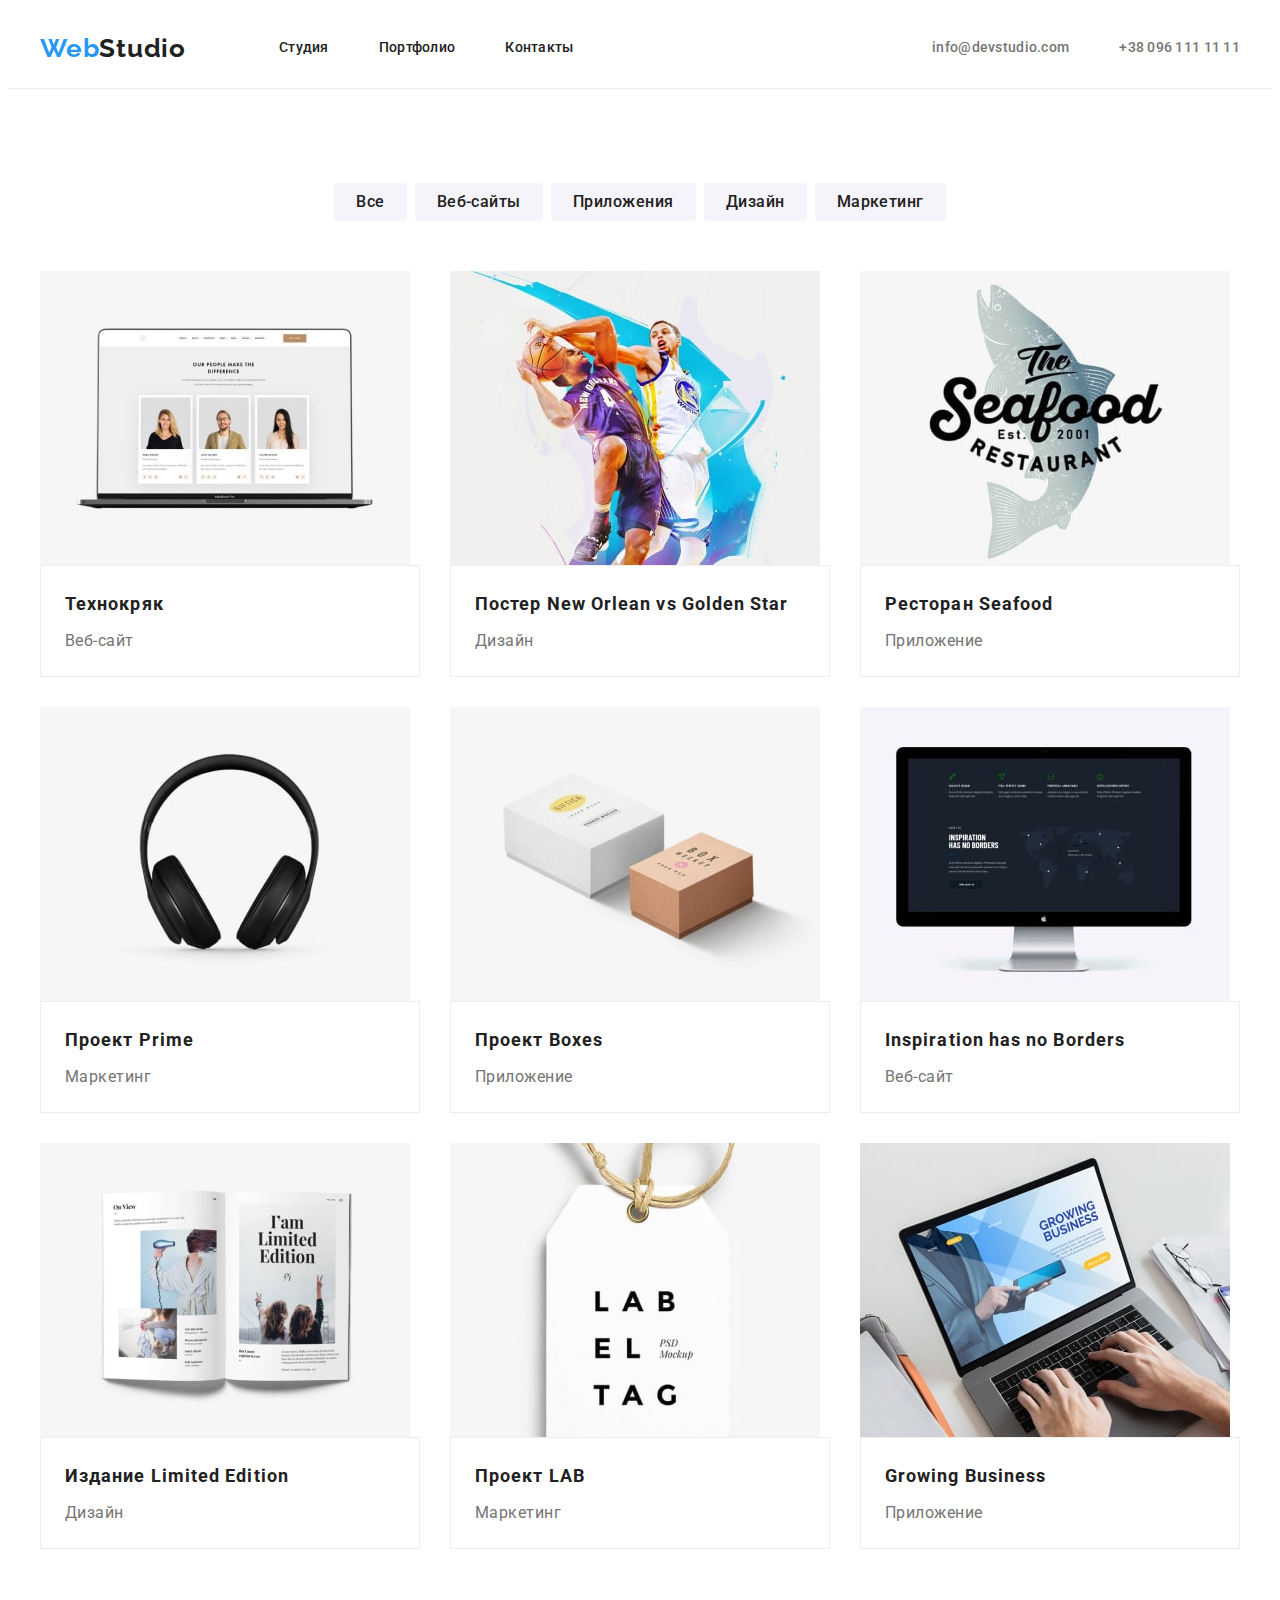
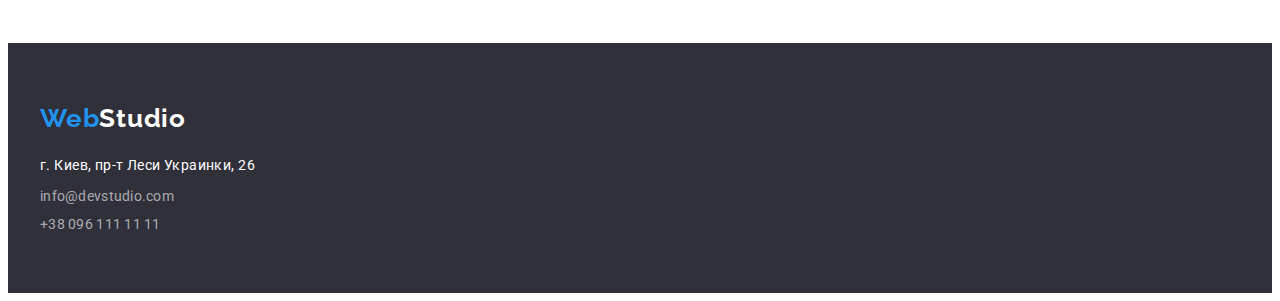
==== commit d449e328: "Update portfolio.html" ====
--- a/portfolio.html
+++ b/portfolio.html
@@ -177,10 +177,10 @@
             >г. Киев, пр-т Леси Украинки, 26</a
           >
           <ul class="footer-mail-tel list">
-            <li>
+            <li class="footer-item">
               <a class="footer-mail link" href="mailto:info@devstudio.com">info@devstudio.com</a>
             </li>
-            <li>
+            <li class="footer-item">
               <a class="footer-tel link" href="tel:+380961111111">+38 096 111 11 11</a>
             </li>
           </ul>
--- a/css/styles.css
+++ b/css/styles.css
@@ -75,6 +75,15 @@
   padding: 6px 22px;
   border-radius: 4px;
   background-color: #f5f4fa;
+  font-family: Roboto;
+  font-weight: 500;
+  font-size: 16px;
+  line-height: 1.62;
+
+  text-align: center;
+  letter-spacing: 0.03em;
+
+  color: #212121;
 }
 
 .heading {
@@ -113,7 +122,7 @@
 
 .header-list {
   display: flex;
-  margin-left: 50px;
+  margin-left: 93px;
 }
 
 .header-item {
@@ -169,8 +178,8 @@
 .hero {
   background-color: #2f303a;
   text-align: center;
-  height: 600px;
   padding-top: 200px;
+  padding-bottom: 200px;
 }
 
 .hero-heading {
@@ -209,6 +218,10 @@
 
 .benefits-list {
   display: flex;
+}
+
+.benefits-item {
+  width: 270px;
 }
 
 .benefits-item:not(:last-child) {
@@ -313,34 +326,29 @@
 
 .map {
   display: inline-block;
-  padding-top: 20px;
+  margin-top: 20px;
 
   color: var(--primary-white-color);
   font-style: normal;
   font-size: 14px;
   line-height: 1.71;
   letter-spacing: 0.03em;
+}
+
+.footer-item {
+  margin-top: 9px;
 }
 
 .footer-mail,
 .footer-tel {
   color: rgba(255, 255, 255, 0.6);
-  font-weight: 500;
+  font-style: normal;
+  font-weight: 400;
   font-size: 14px;
   line-height: 1.14;
   letter-spacing: 0.02em;
 }
 
-.footer-mail {
-  display: inline-block;
-  padding-top: 9px;
-}
-
-.footer-tel {
-  display: inline-block;
-  padding-top: 9px;
-}
-
 /* ---------------------portfolio.html-------------------- */
 
 /* ------------------FILTERS--------------- */
@@ -349,7 +357,7 @@
   display: flex;
   justify-content: center;
   padding-top: 0;
-  padding-bottom: 50px;
+  margin-bottom: 50px;
 }
 
 .filters-item:not(:last-child) {
@@ -380,7 +388,6 @@
 }
 
 .projects-list > .projects-item {
-  /* outline: 1px solid red; */
   flex-basis: calc(100% / 3 - var(--projects-list-gap));
 
   margin-top: var(--projects-list-gap);
